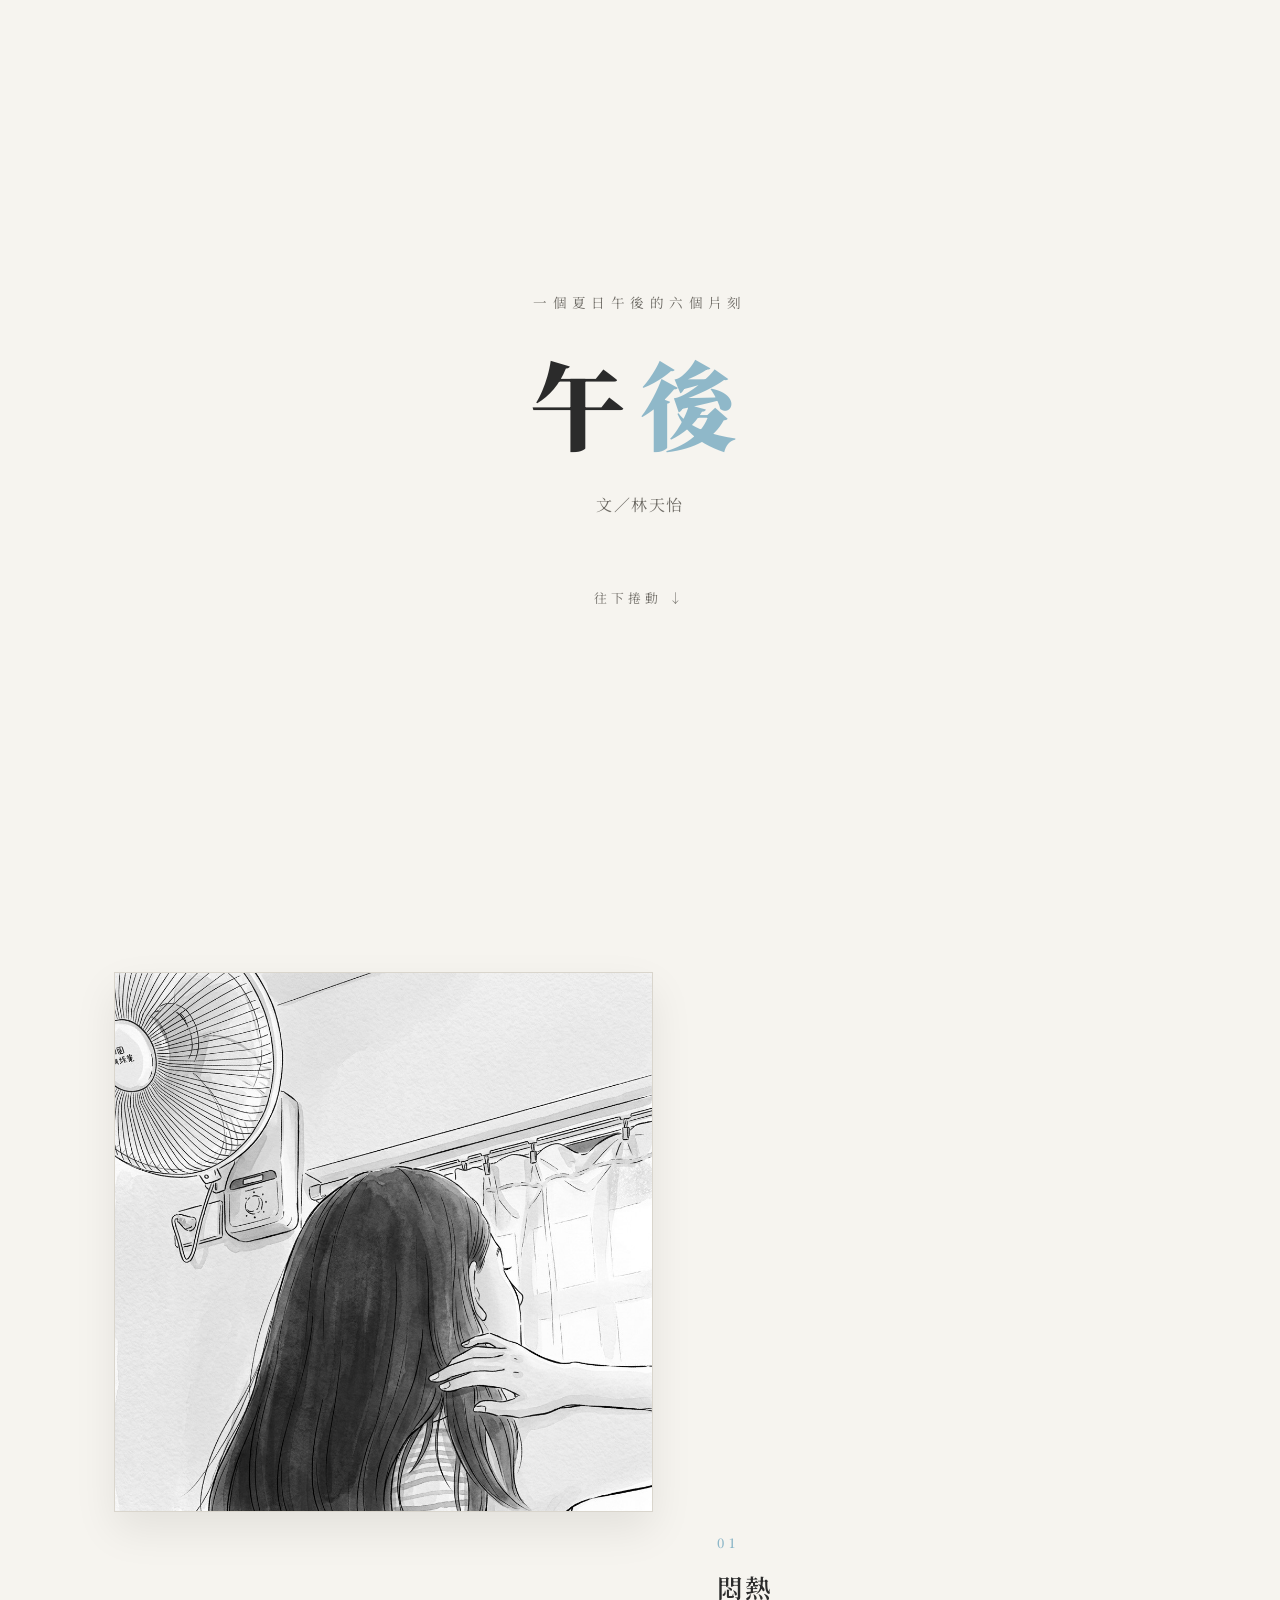
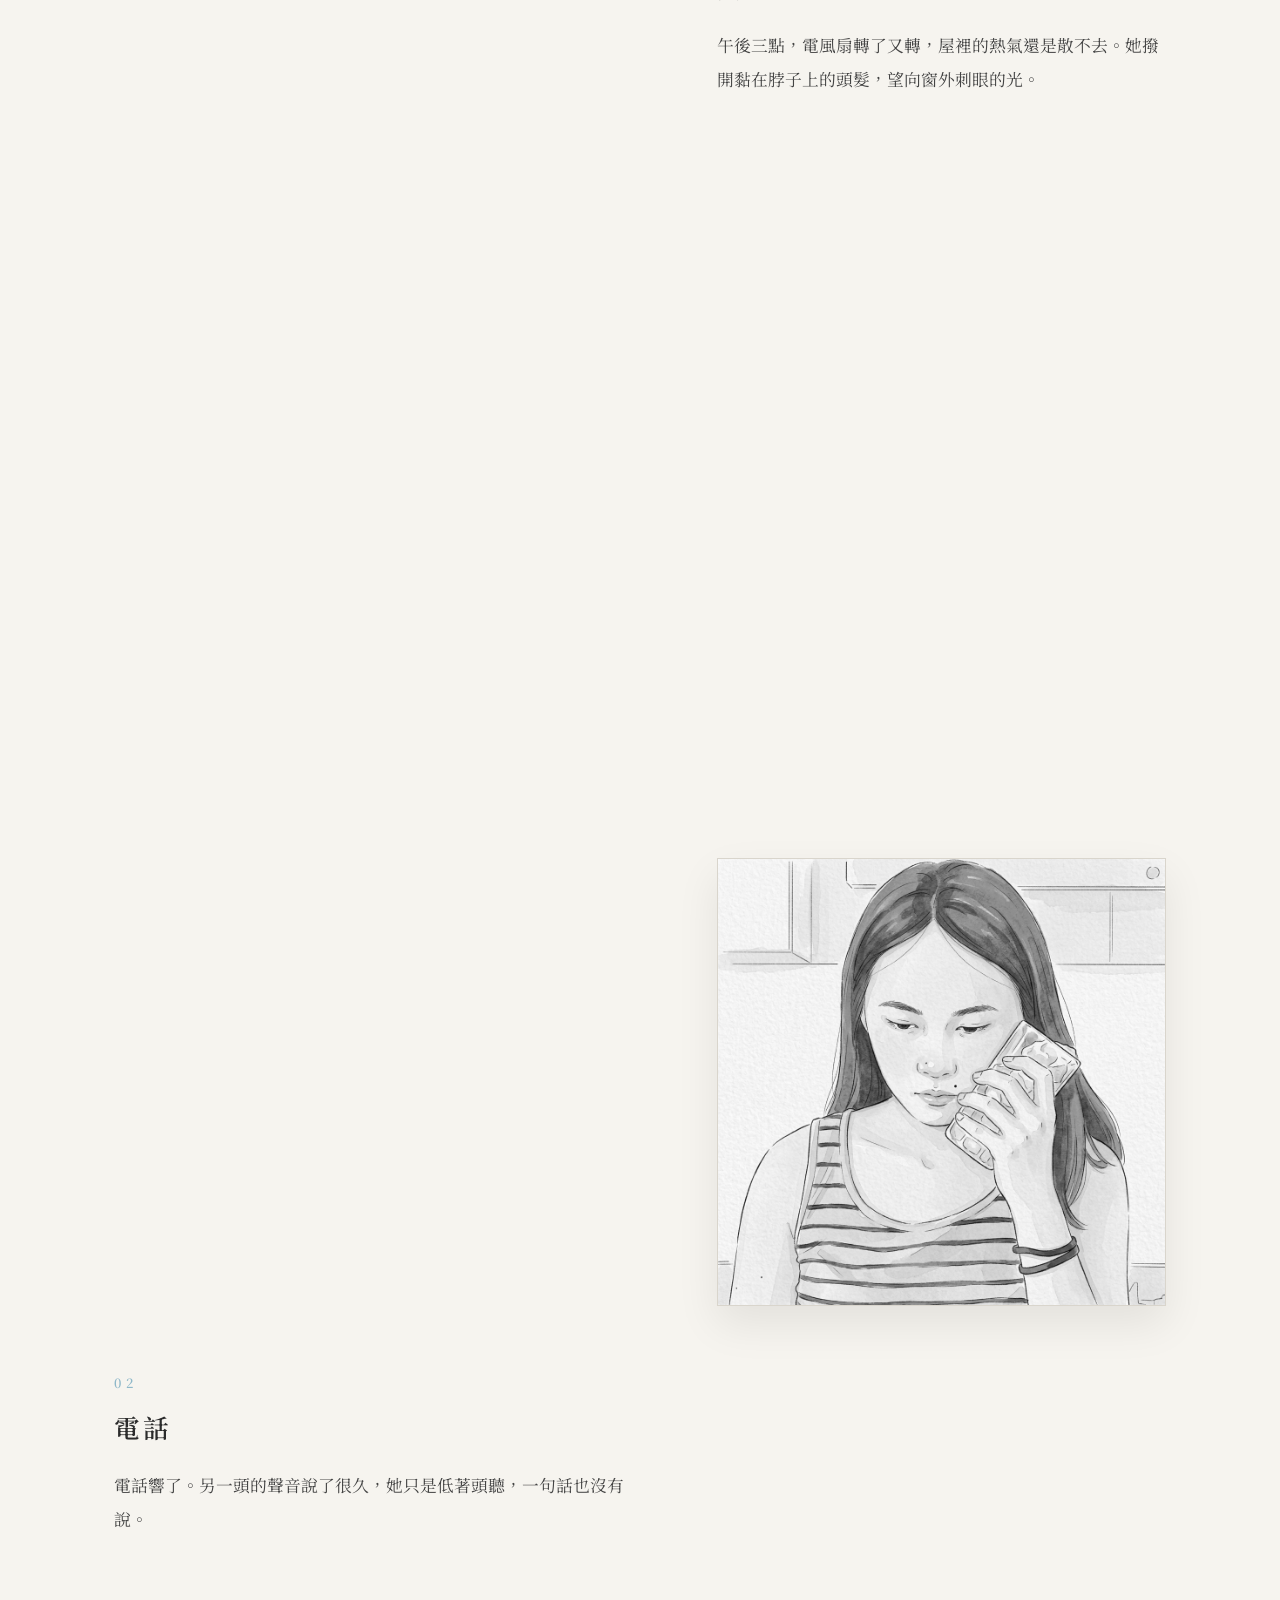
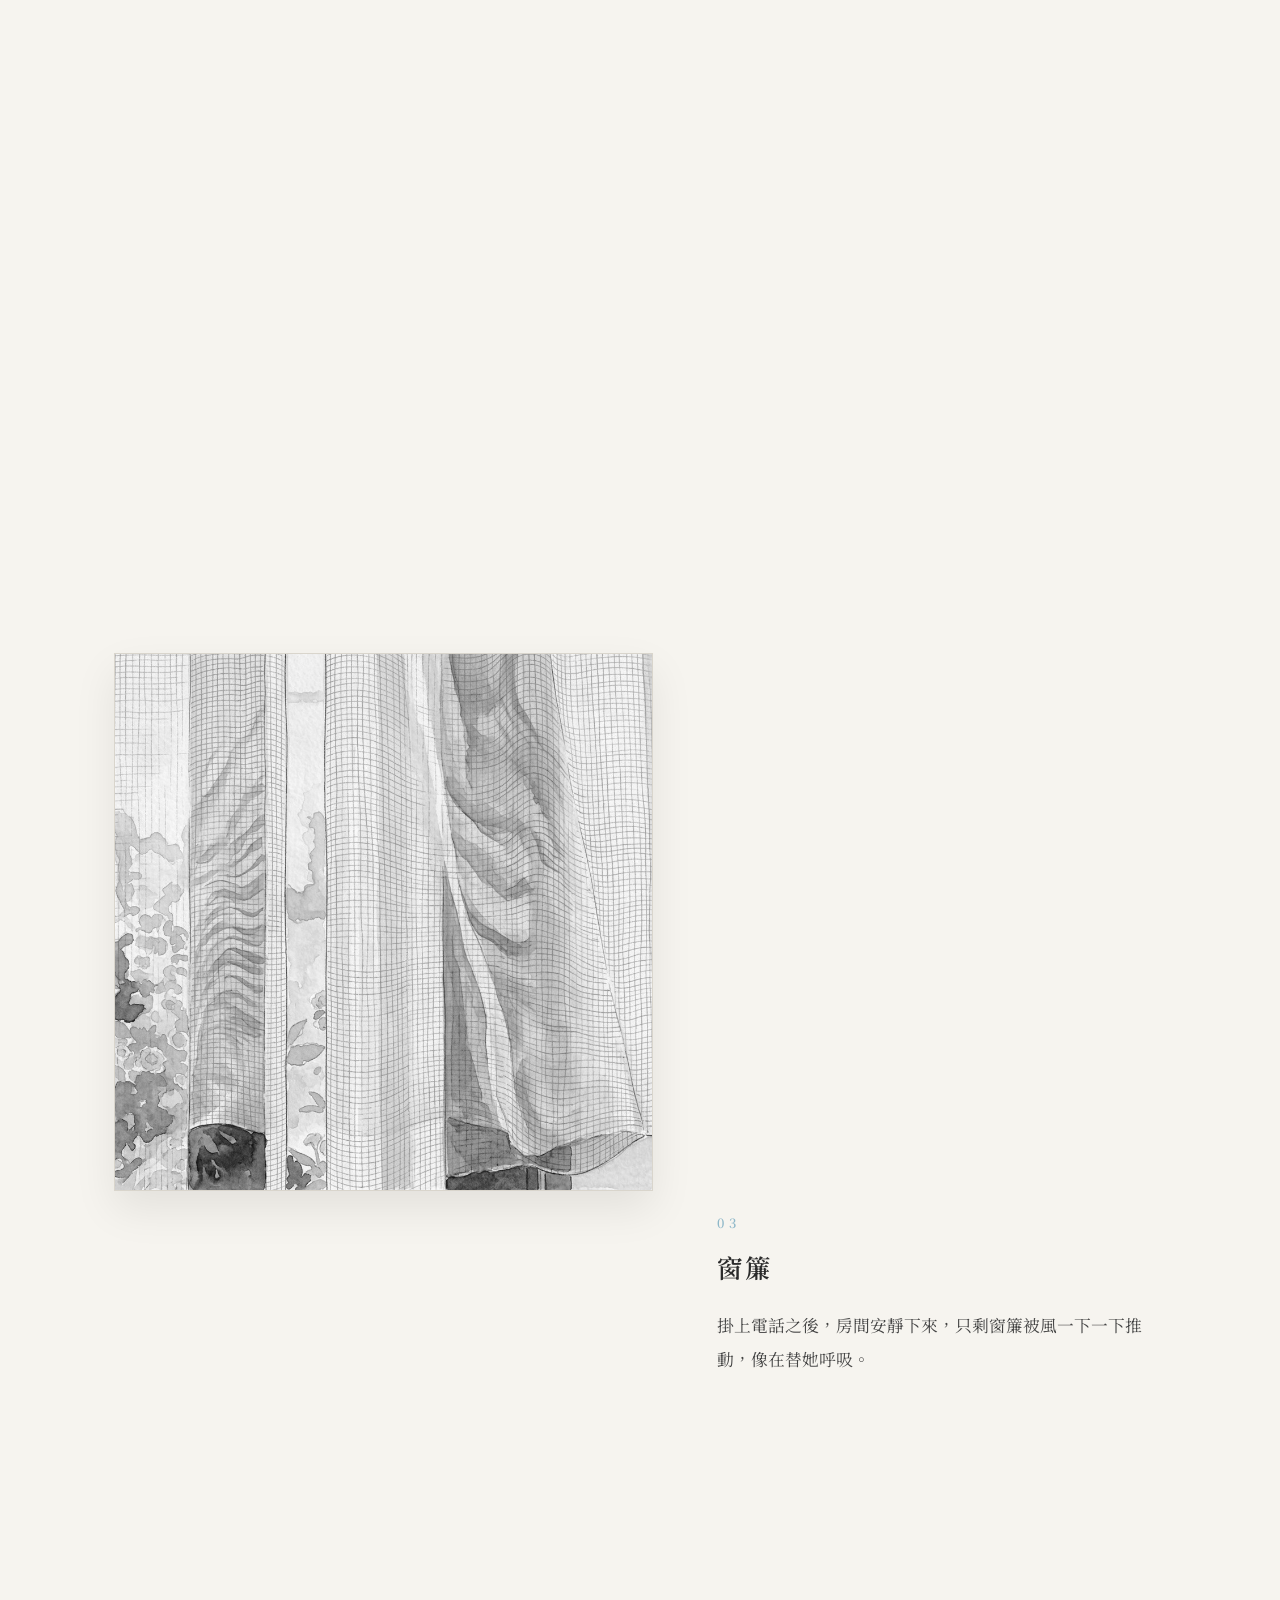
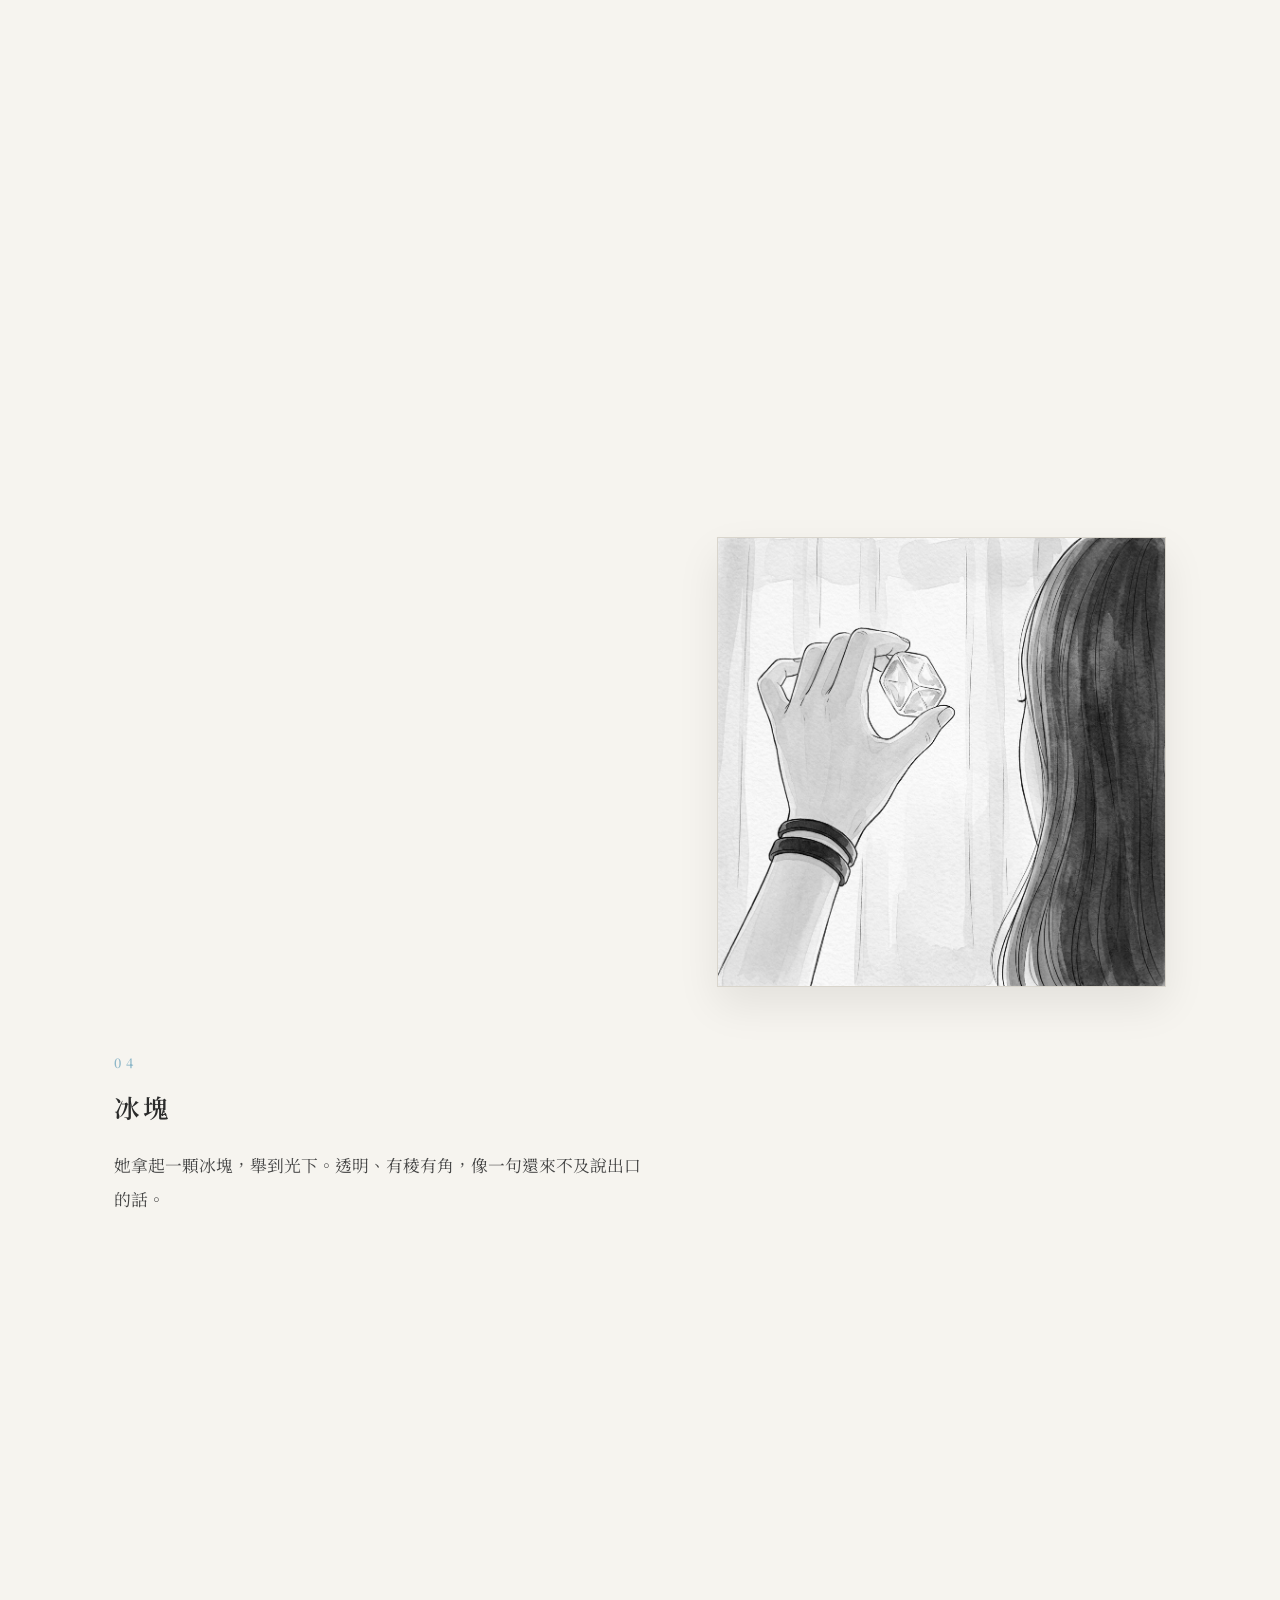
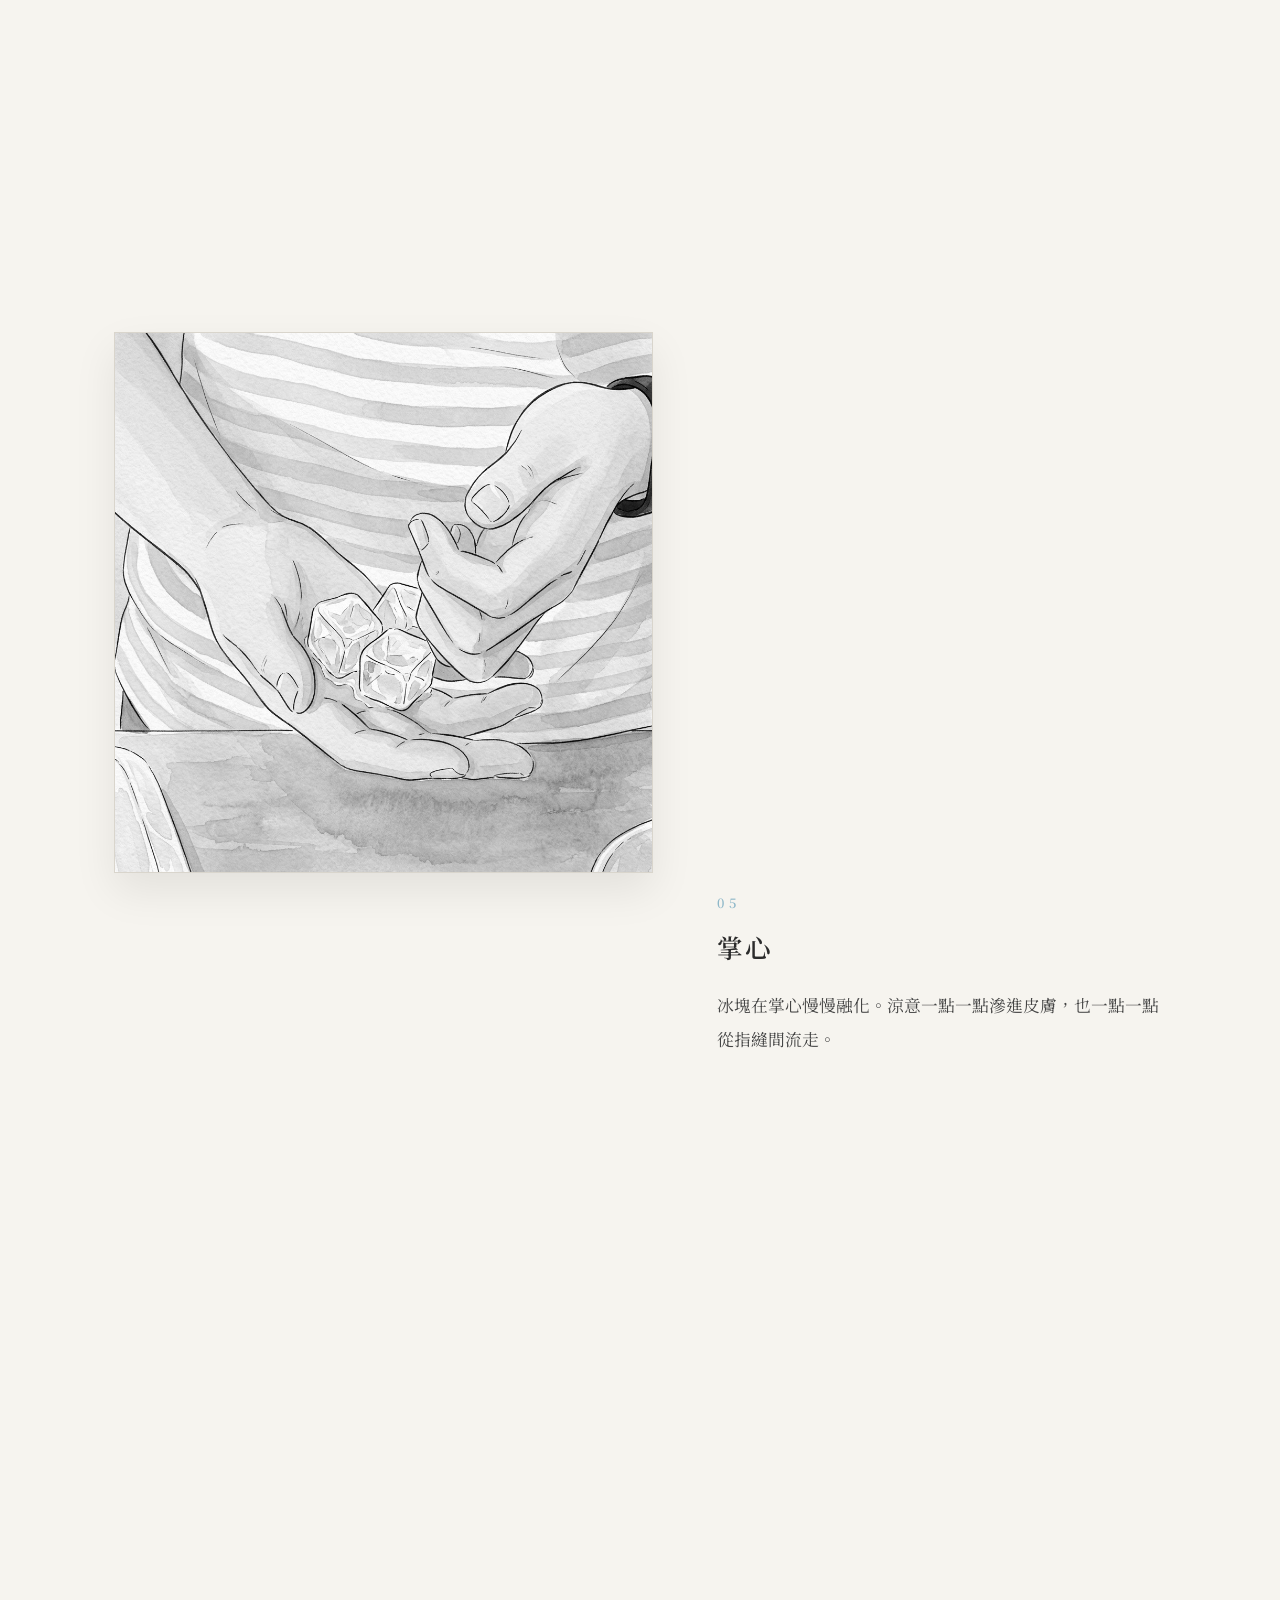
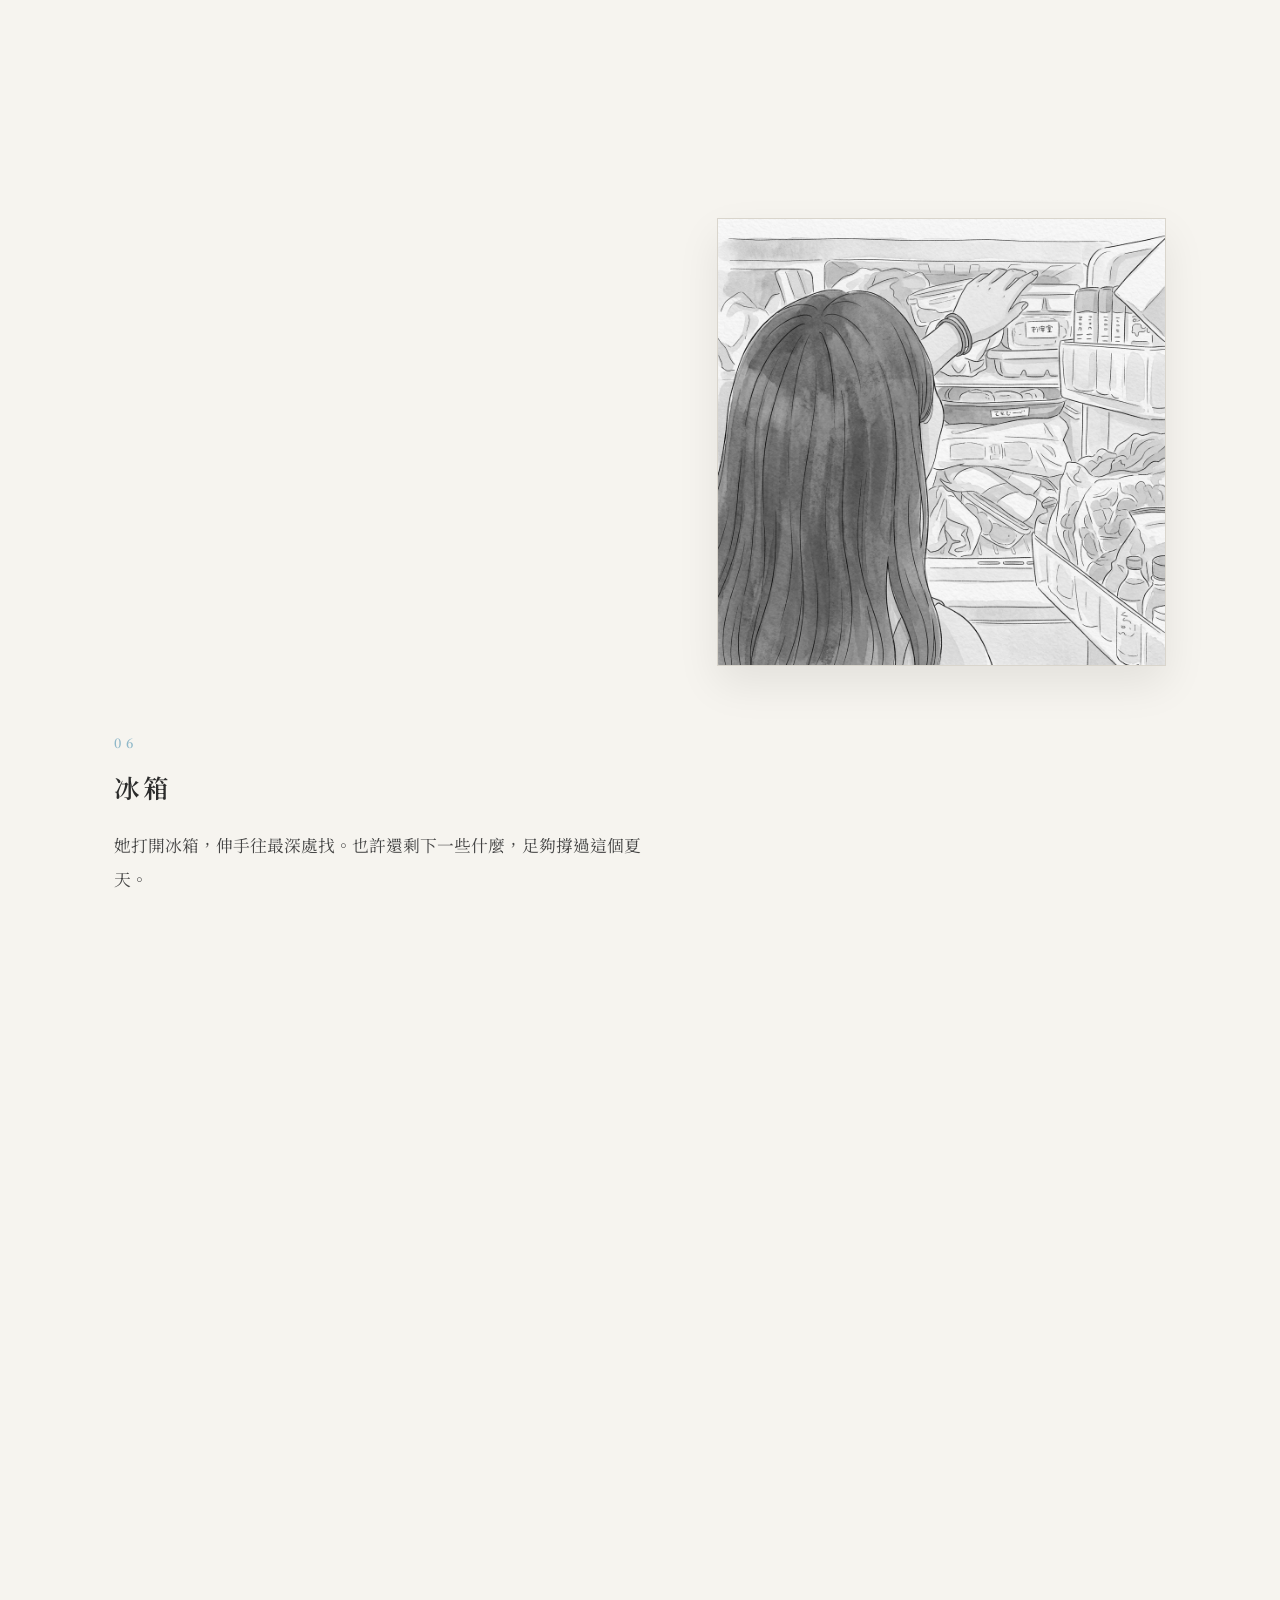
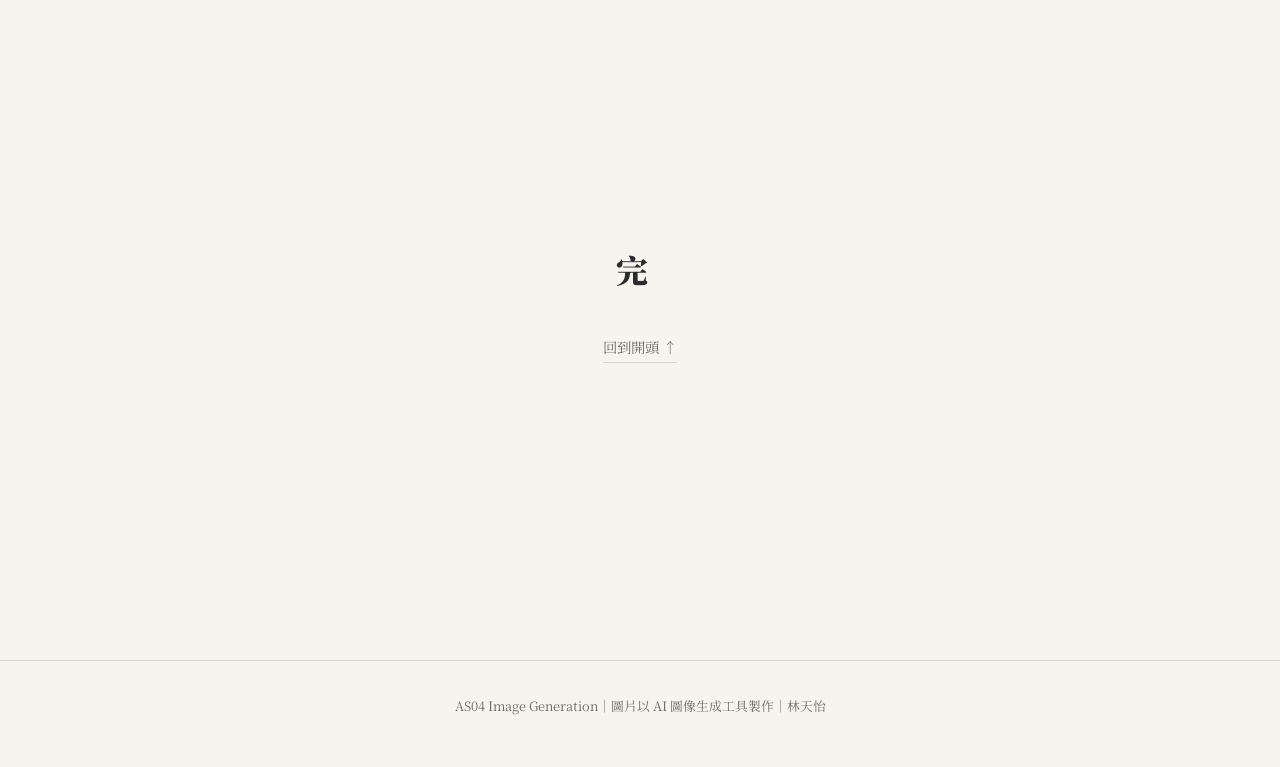
==== as04/index.html @ dc571309 "Add files via upload" ====
<!DOCTYPE html>
<html lang="zh-Hant">
<head>
  <meta charset="UTF-8">
  <meta name="viewport" content="width=device-width, initial-scale=1.0">
  <title>午後</title>
  <link rel="preconnect" href="https://fonts.googleapis.com">
  <link rel="preconnect" href="https://fonts.gstatic.com" crossorigin>
  <link href="https://fonts.googleapis.com/css2?family=Noto+Serif+TC:wght@400;600;900&display=swap" rel="stylesheet">
  <style>
    :root {
      --paper: #f6f4ef;
      --ink: #2b2b2b;
      --soft: #6f6c66;
      --line: #d9d5cc;
      --ice: #8fb8c9;
    }
    * { box-sizing: border-box; margin: 0; padding: 0; }
    html { scroll-behavior: smooth; }
    body {
      background: var(--paper);
      color: var(--ink);
      font-family: "Noto Serif TC", serif;
      line-height: 2;
    }

    /* ---------- 封面 ---------- */
    .cover {
      min-height: 100vh;
      display: flex;
      flex-direction: column;
      justify-content: center;
      align-items: center;
      text-align: center;
      padding: 24px;
    }
    .cover .eyebrow {
      font-size: 0.85rem;
      letter-spacing: 0.4em;
      color: var(--soft);
      margin-bottom: 1.5rem;
    }
    .cover h1 {
      font-size: clamp(3rem, 10vw, 6rem);
      font-weight: 900;
      letter-spacing: 0.15em;
      line-height: 1.3;
    }
    .cover h1 .drop { color: var(--ice); }
    .cover .sub {
      margin-top: 1.5rem;
      color: var(--soft);
      letter-spacing: 0.1em;
    }
    .cover .hint {
      margin-top: 4rem;
      font-size: 0.8rem;
      color: var(--soft);
      letter-spacing: 0.3em;
      animation: float 2.4s ease-in-out infinite;
    }
    @keyframes float {
      0%, 100% { transform: translateY(0); opacity: .5; }
      50% { transform: translateY(8px); opacity: 1; }
    }

    /* ---------- 進度條（固定在上方） ---------- */
    .progress {
      position: fixed;
      top: 0; left: 0;
      height: 3px;
      width: 0;
      background: var(--ice);
      z-index: 10;
    }

    /* ---------- 每一幕 ---------- */
    .scene {
      min-height: 160vh;
      max-width: 1100px;
      margin: 0 auto;
      padding: 0 24px;
      display: grid;
      grid-template-columns: 1.2fr 1fr;
      gap: 64px;
      align-items: start;
    }
    .scene:nth-of-type(even) .frame { order: 2; }
    .frame {
      position: sticky;          /* 圖片捲動時固定住 */
      top: 12vh;
      height: 76vh;
      display: flex;
      align-items: center;
    }
    .frame img {
      width: 100%;
      max-height: 76vh;
      object-fit: contain;
      border: 1px solid var(--line);
      box-shadow: 0 18px 40px rgba(0,0,0,.08);
      background: #fff;
    }
    .text {
      padding-top: 70vh;
      padding-bottom: 30vh;
    }
    .text .num {
      font-size: 0.8rem;
      letter-spacing: 0.4em;
      color: var(--ice);
      font-weight: 600;
    }
    .text h2 {
      font-size: 1.6rem;
      font-weight: 600;
      margin: 0.4rem 0 1rem;
      letter-spacing: 0.1em;
    }
    .text p {
      font-size: 1.05rem;
      color: #444;
    }

    /* 淡入效果 */
    .reveal {
      opacity: 0;
      transform: translateY(30px);
      transition: opacity 1s ease, transform 1s ease;
    }
    .reveal.show { opacity: 1; transform: none; }

    /* ---------- 結尾 ---------- */
    .ending {
      min-height: 80vh;
      display: flex;
      flex-direction: column;
      justify-content: center;
      align-items: center;
      text-align: center;
      padding: 24px;
    }
    .ending .end {
      font-size: 2rem;
      font-weight: 900;
      letter-spacing: 0.5em;
      margin-bottom: 2rem;
    }
    .ending .back {
      color: var(--soft);
      text-decoration: none;
      border-bottom: 1px solid var(--line);
      font-size: 0.9rem;
    }
    footer {
      text-align: center;
      font-size: 0.8rem;
      color: var(--soft);
      padding: 32px 24px 48px;
      border-top: 1px solid var(--line);
    }

    /* ---------- 手機版 ---------- */
    @media (max-width: 760px) {
      .scene {
        display: block;
        min-height: auto;
        padding: 0 16px;
      }
      .frame {
        position: sticky;
        top: 8vh;
        height: auto;
      }
      .frame img { max-height: 60vh; }
      .text {
        position: relative;
        padding: 0;
        margin: 40vh 0 50vh;
        background: rgba(246,244,239,.94);
        border: 1px solid var(--line);
        padding: 20px;
      }
    }
  </style>
</head>
<body>

  <div class="progress" id="progress"></div>

  <header class="cover">
    <p class="eyebrow">一個夏日午後的六個片刻</p>
    <h1>午<span class="drop">後</span></h1>
    <p class="sub">文／林天怡</p>
    <p class="hint">往下捲動 ↓</p>
  </header>

  <main>
    <section class="scene">
      <div class="frame"><img src="images/01.jpg" alt="電風扇吹著，長髮女生站在窗邊撥開頭髮"></div>
      <div class="text reveal">
        <p class="num">01</p>
        <h2>悶熱</h2>
        <p>午後三點，電風扇轉了又轉，屋裡的熱氣還是散不去。她撥開黏在脖子上的頭髮，望向窗外刺眼的光。</p>
      </div>
    </section>

    <section class="scene">
      <div class="frame"><img src="images/02.jpg" alt="女生低著頭講電話"></div>
      <div class="text reveal">
        <p class="num">02</p>
        <h2>電話</h2>
        <p>電話響了。另一頭的聲音說了很久，她只是低著頭聽，一句話也沒有說。</p>
      </div>
    </section>

    <section class="scene">
      <div class="frame"><img src="images/03.jpg" alt="被風輕輕吹動的窗簾"></div>
      <div class="text reveal">
        <p class="num">03</p>
        <h2>窗簾</h2>
        <p>掛上電話之後，房間安靜下來，只剩窗簾被風一下一下推動，像在替她呼吸。</p>
      </div>
    </section>

    <section class="scene">
      <div class="frame"><img src="images/04.jpg" alt="女生把一顆冰塊舉到光下看"></div>
      <div class="text reveal">
        <p class="num">04</p>
        <h2>冰塊</h2>
        <p>她拿起一顆冰塊，舉到光下。透明、有稜有角，像一句還來不及說出口的話。</p>
      </div>
    </section>

    <section class="scene">
      <div class="frame"><img src="images/05.jpg" alt="手掌心捧著幾顆冰塊"></div>
      <div class="text reveal">
        <p class="num">05</p>
        <h2>掌心</h2>
        <p>冰塊在掌心慢慢融化。涼意一點一點滲進皮膚，也一點一點從指縫間流走。</p>
      </div>
    </section>

    <section class="scene">
      <div class="frame"><img src="images/06.jpg" alt="女生打開冰箱往裡面找東西"></div>
      <div class="text reveal">
        <p class="num">06</p>
        <h2>冰箱</h2>
        <p>她打開冰箱，伸手往最深處找。也許還剩下一些什麼，足夠撐過這個夏天。</p>
      </div>
    </section>
  </main>

  <section class="ending">
    <p class="end reveal">完</p>
    <a class="back" href="#">回到開頭 ↑</a>
  </section>

  <footer>
    AS04 Image Generation｜圖片以 AI 圖像生成工具製作｜林天怡
  </footer>

  <script>
    // 文字捲動到畫面中時淡入
    const io = new IntersectionObserver(entries => {
      entries.forEach(e => { if (e.isIntersecting) e.target.classList.add('show'); });
    }, { threshold: 0.3 });
    document.querySelectorAll('.reveal').forEach(el => io.observe(el));

    // 上方閱讀進度條
    const bar = document.getElementById('progress');
    window.addEventListener('scroll', () => {
      const max = document.documentElement.scrollHeight - innerHeight;
      bar.style.width = (scrollY / max * 100) + '%';
    });
  </script>
</body>
</html>
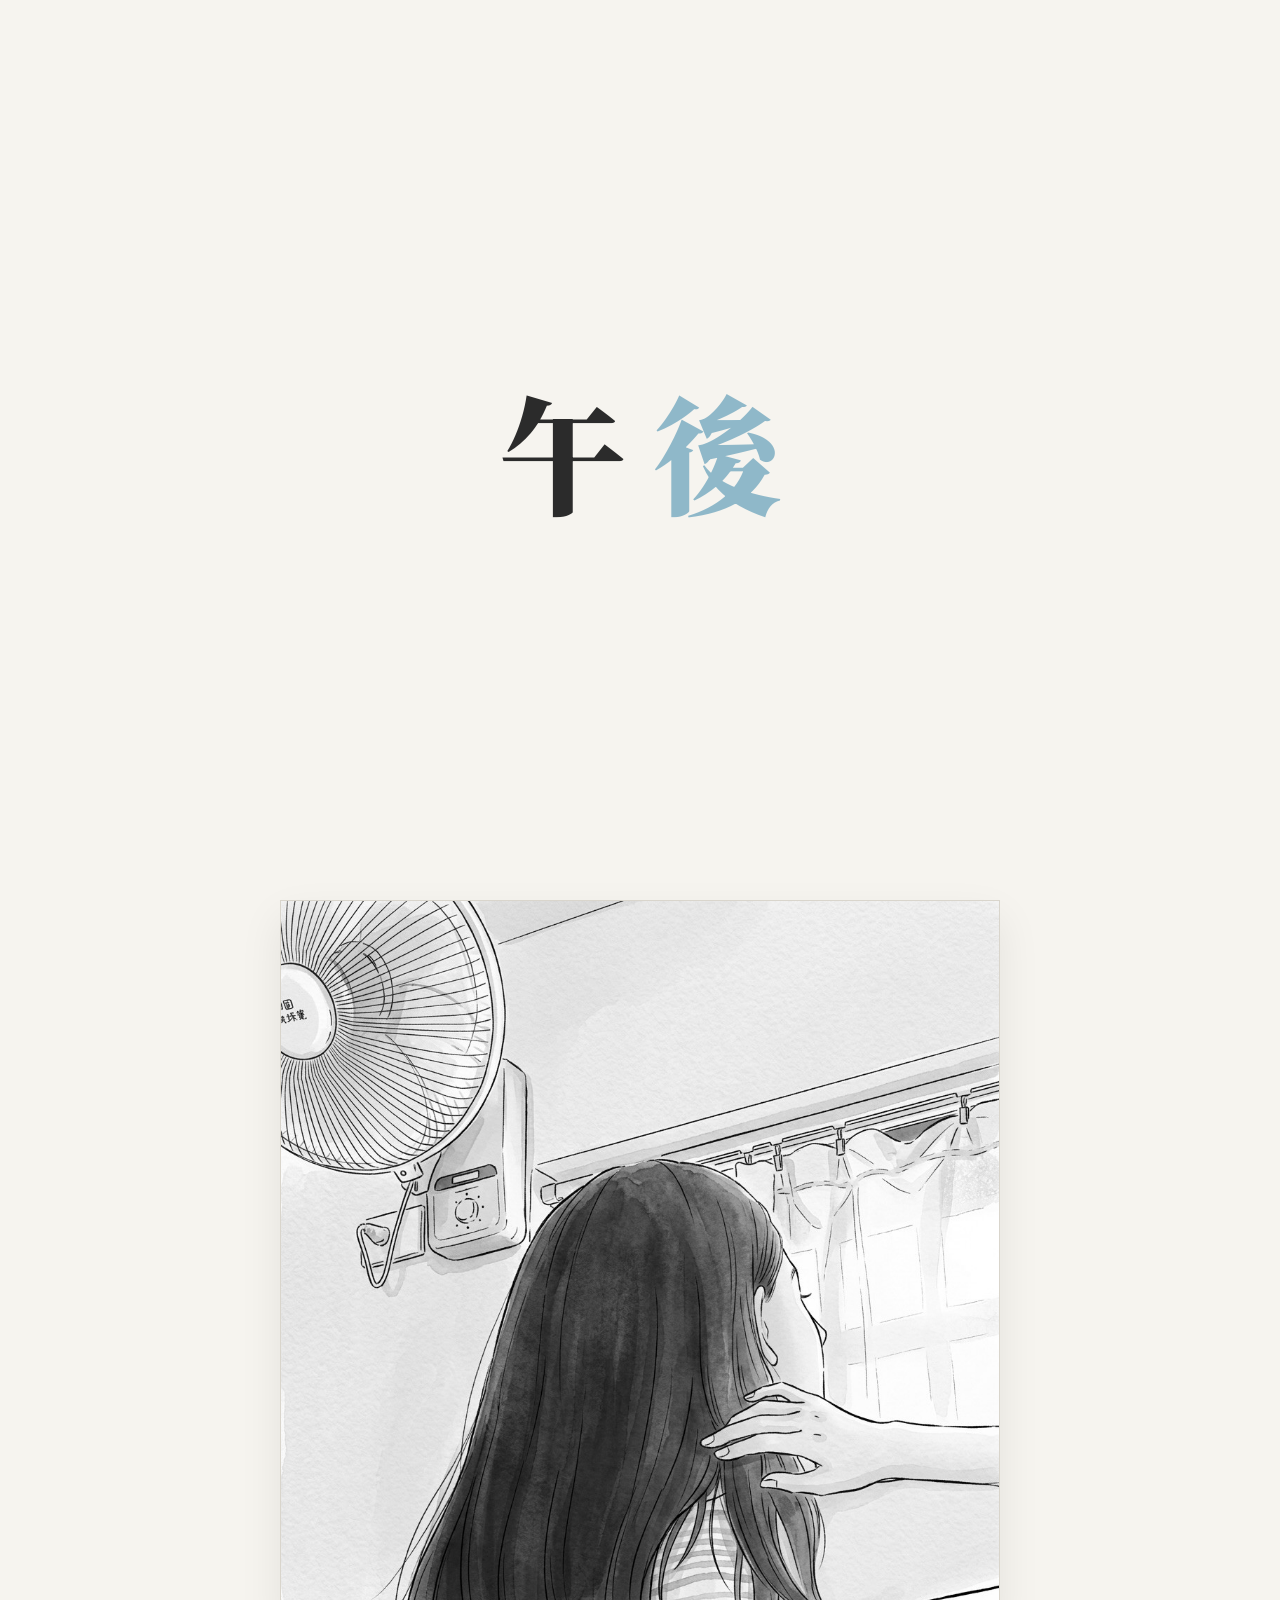
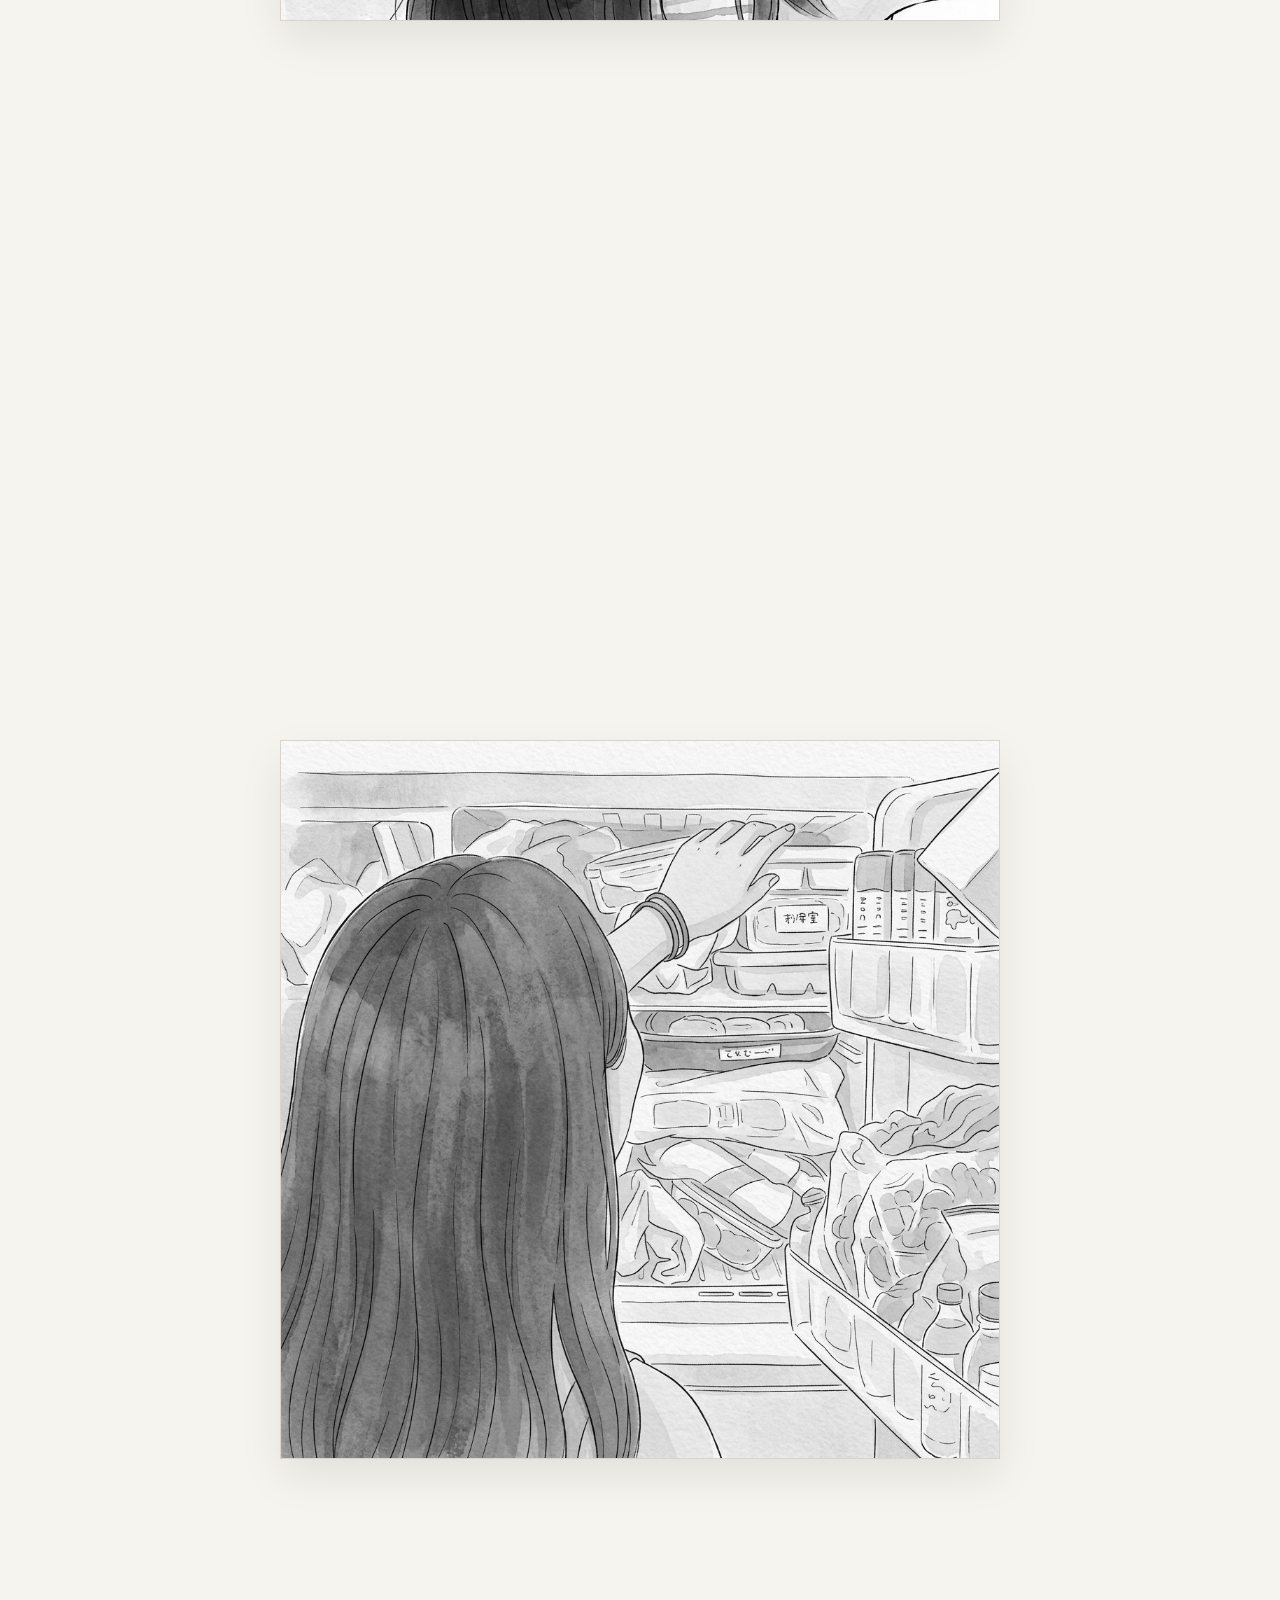
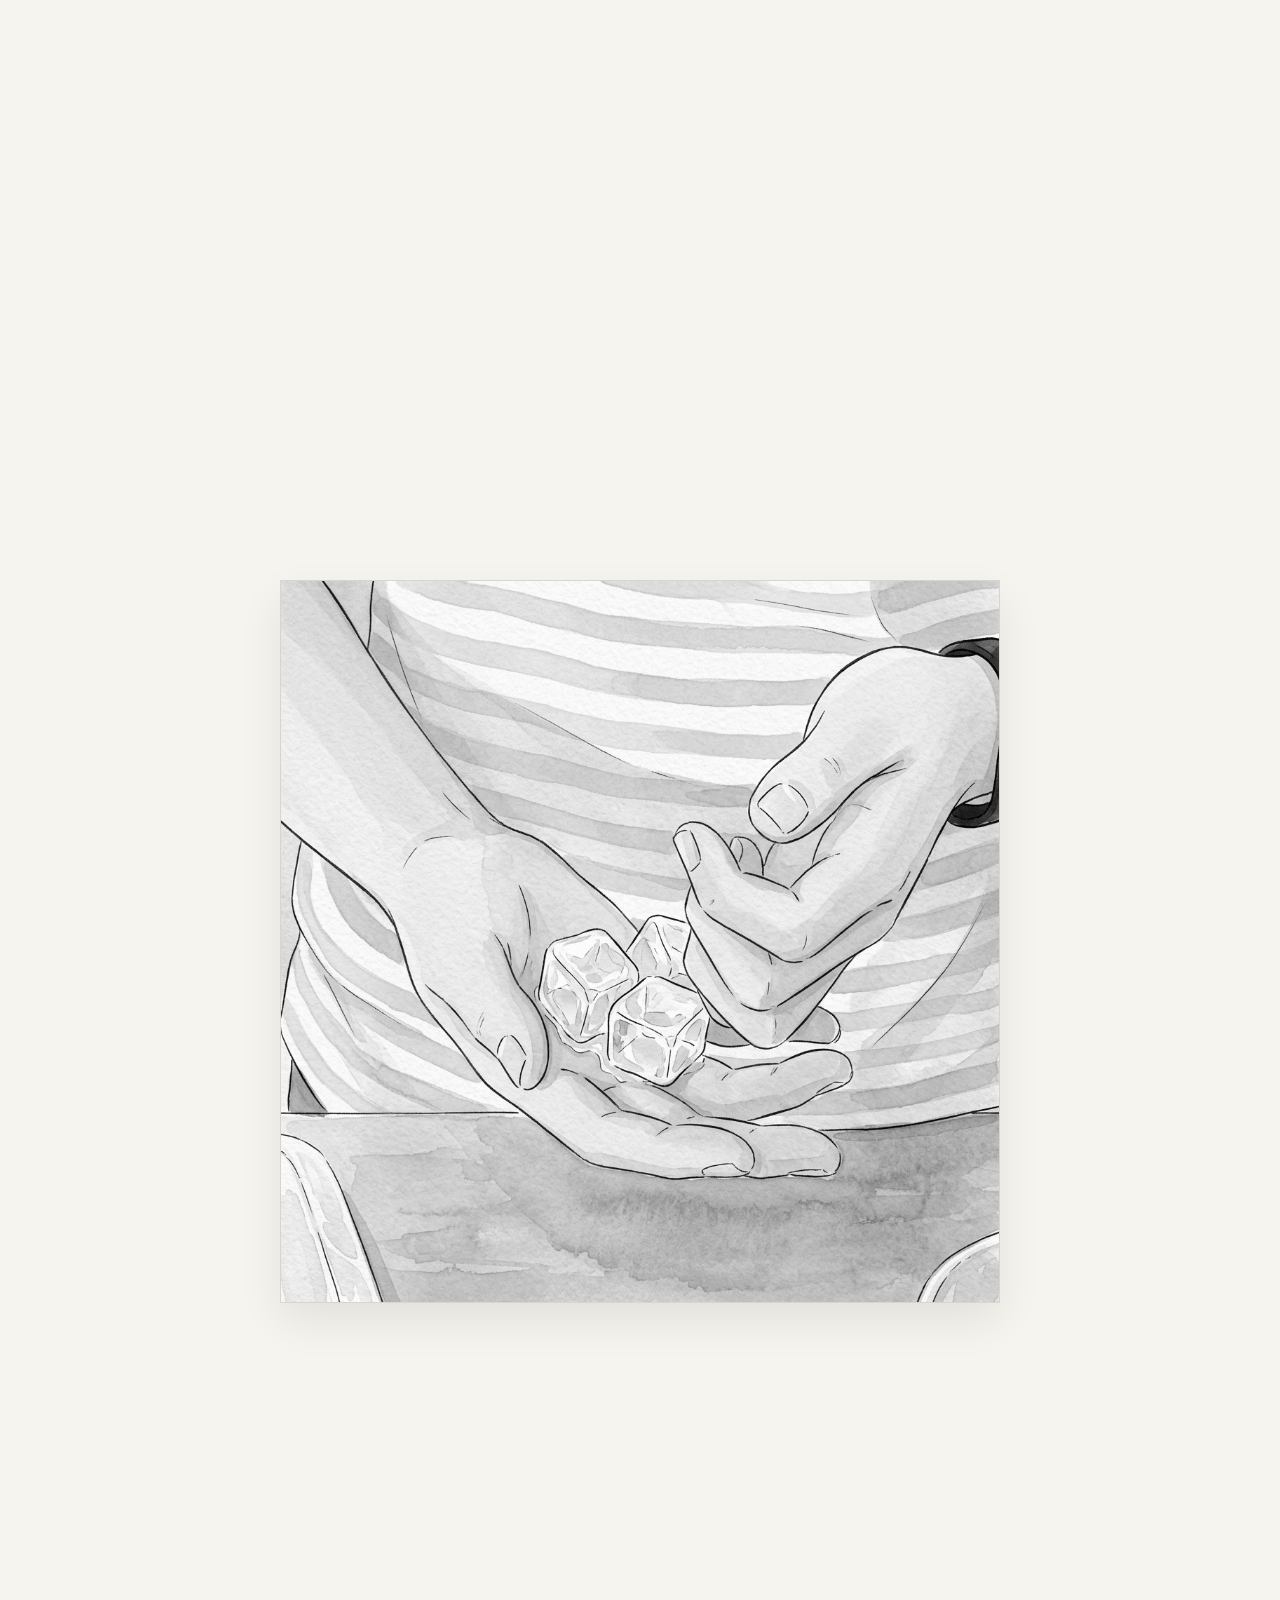
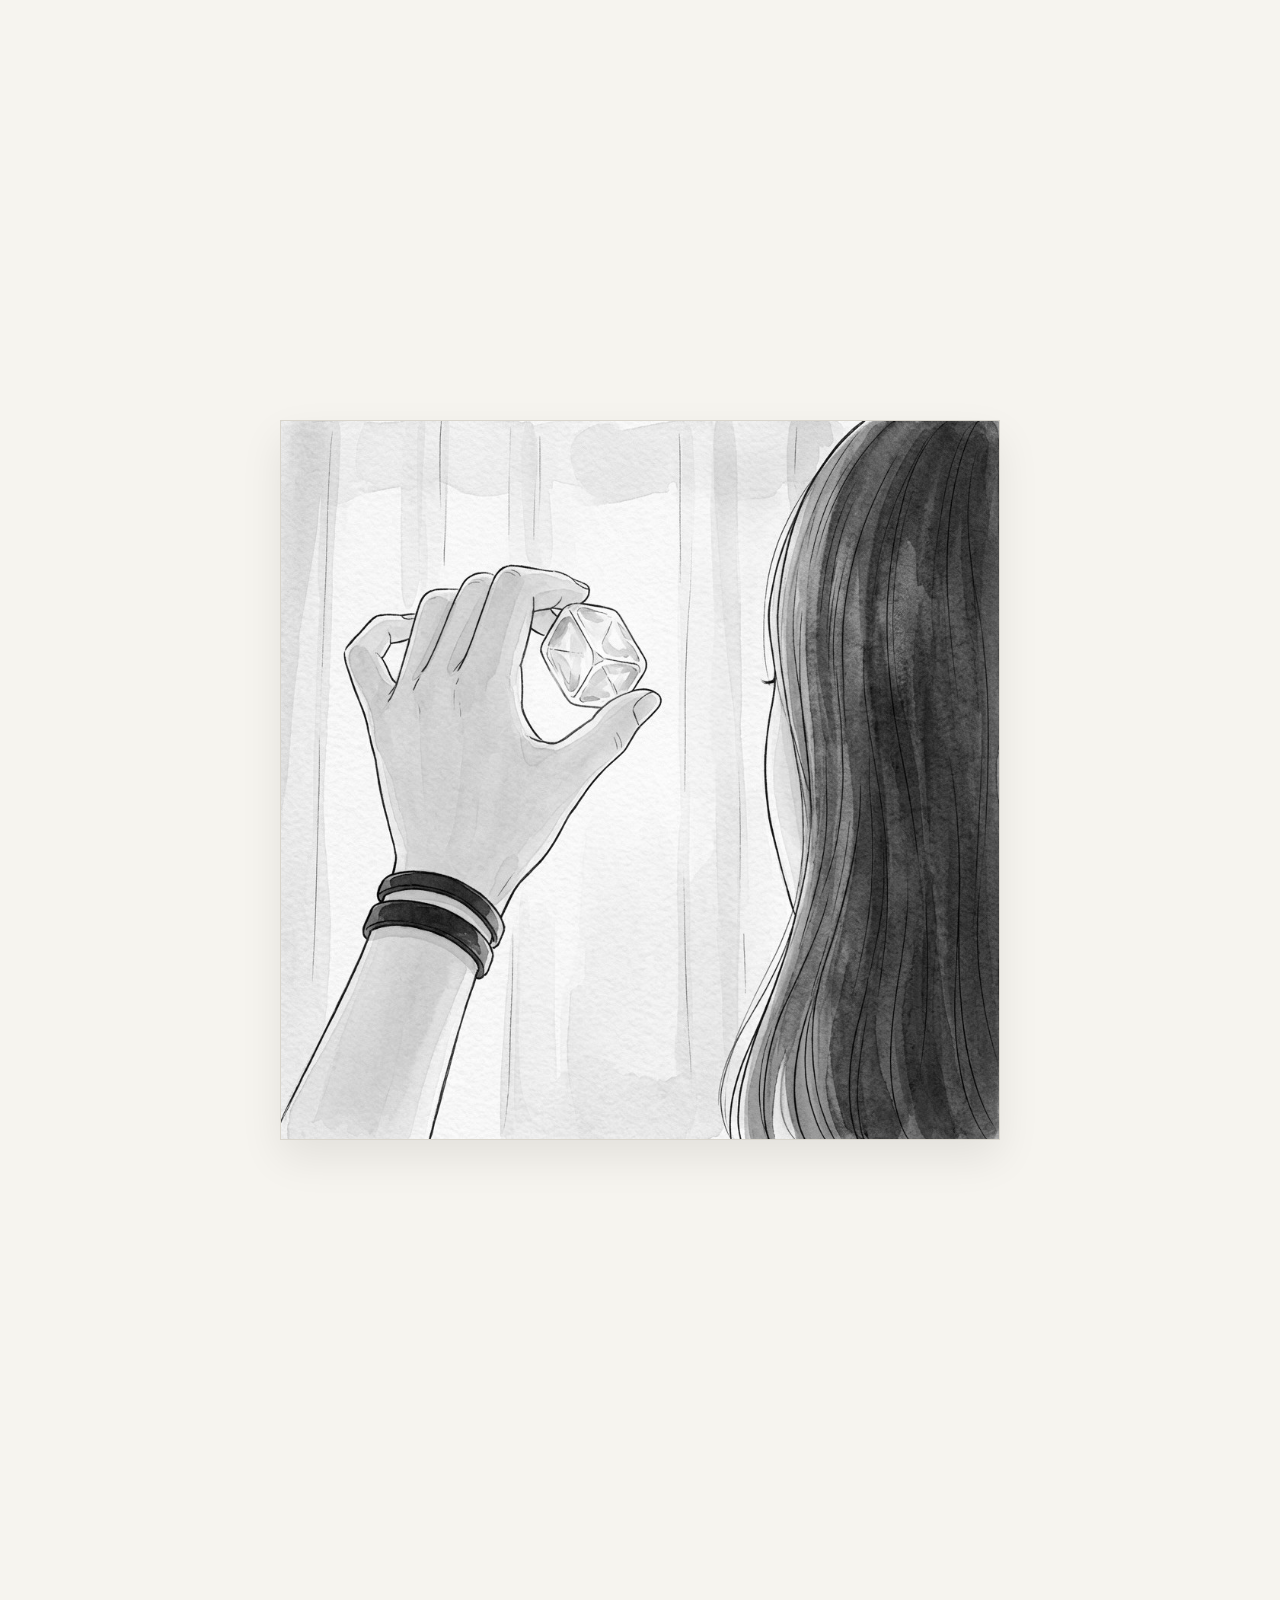
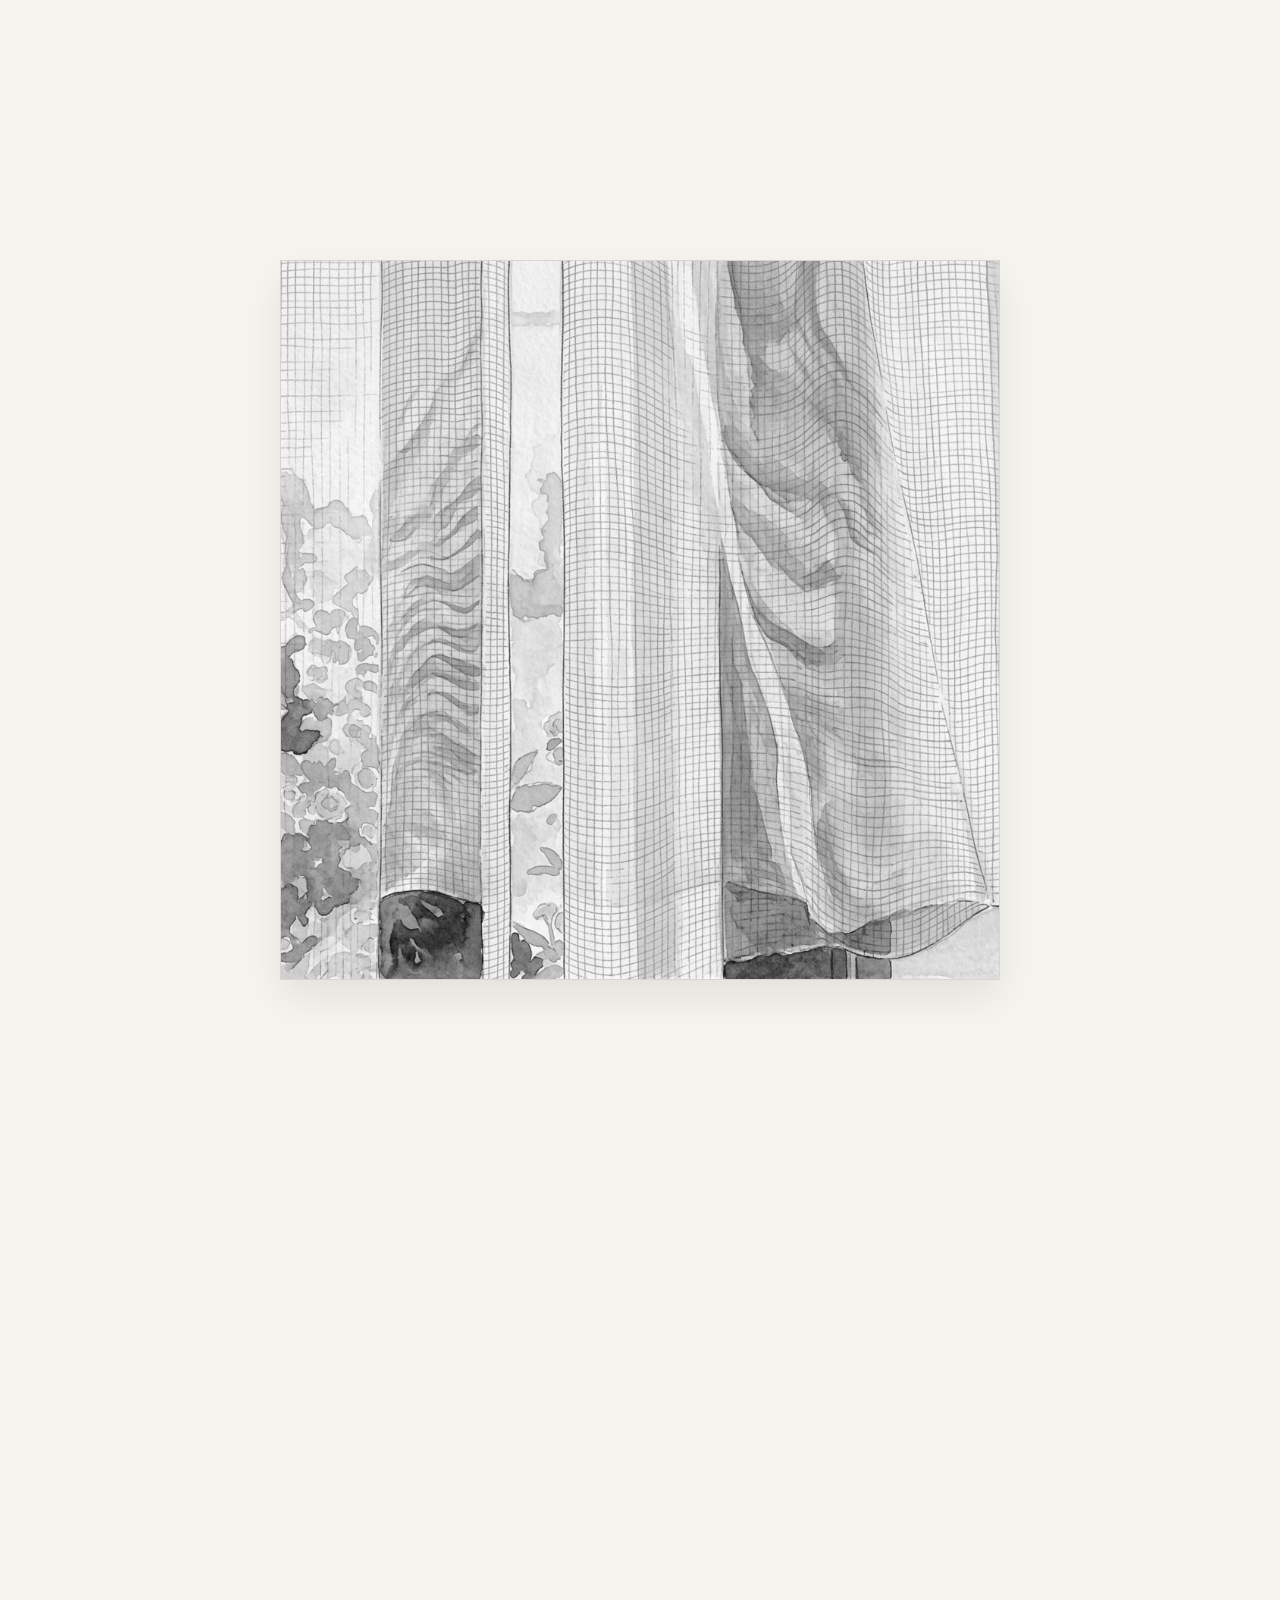
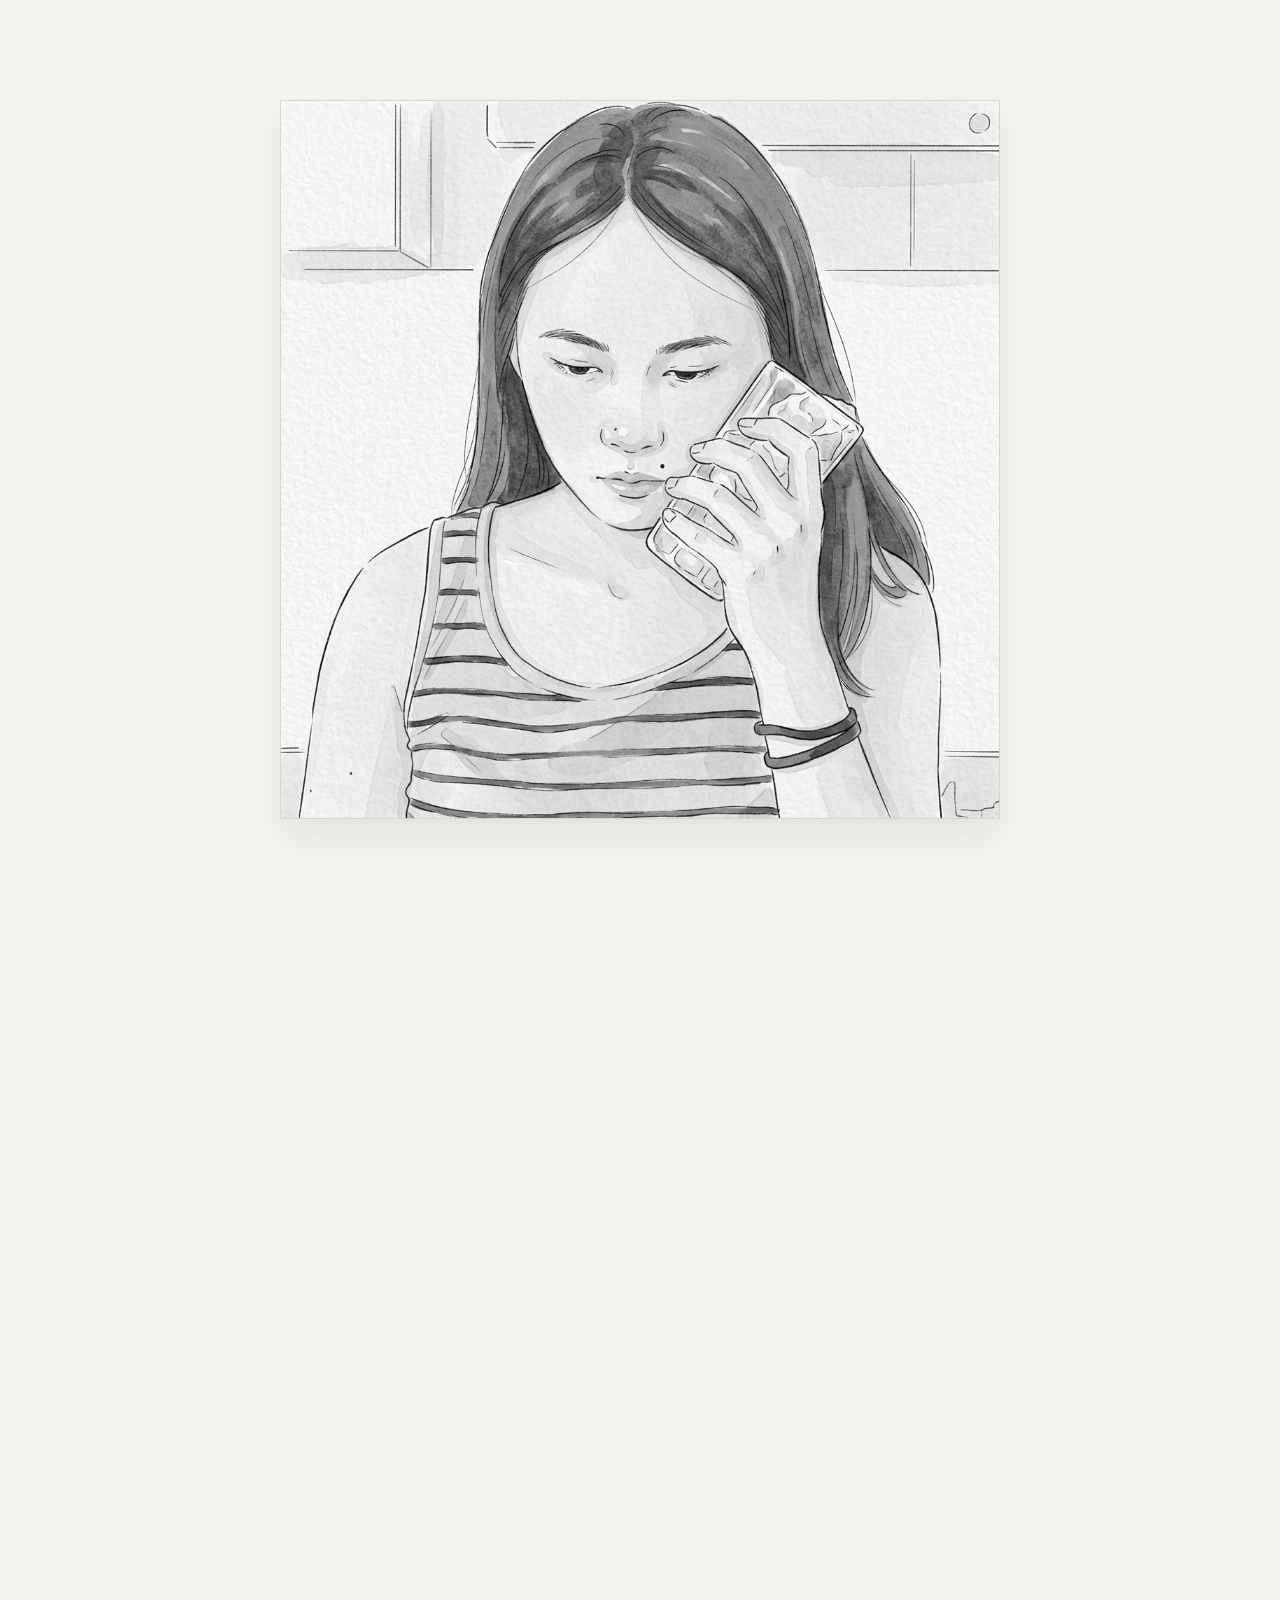
==== commit de9c16e7: "Add files via upload" ====
--- a/as04/index.html
+++ b/as04/index.html
@@ -6,65 +6,22 @@
   <title>午後</title>
   <link rel="preconnect" href="https://fonts.googleapis.com">
   <link rel="preconnect" href="https://fonts.gstatic.com" crossorigin>
-  <link href="https://fonts.googleapis.com/css2?family=Noto+Serif+TC:wght@400;600;900&display=swap" rel="stylesheet">
+  <link href="https://fonts.googleapis.com/css2?family=Noto+Serif+TC:wght@900&display=swap" rel="stylesheet">
   <style>
     :root {
       --paper: #f6f4ef;
       --ink: #2b2b2b;
-      --soft: #6f6c66;
       --line: #d9d5cc;
       --ice: #8fb8c9;
     }
     * { box-sizing: border-box; margin: 0; padding: 0; }
-    html { scroll-behavior: smooth; }
     body {
       background: var(--paper);
       color: var(--ink);
       font-family: "Noto Serif TC", serif;
-      line-height: 2;
     }
 
-    /* ---------- 封面 ---------- */
-    .cover {
-      min-height: 100vh;
-      display: flex;
-      flex-direction: column;
-      justify-content: center;
-      align-items: center;
-      text-align: center;
-      padding: 24px;
-    }
-    .cover .eyebrow {
-      font-size: 0.85rem;
-      letter-spacing: 0.4em;
-      color: var(--soft);
-      margin-bottom: 1.5rem;
-    }
-    .cover h1 {
-      font-size: clamp(3rem, 10vw, 6rem);
-      font-weight: 900;
-      letter-spacing: 0.15em;
-      line-height: 1.3;
-    }
-    .cover h1 .drop { color: var(--ice); }
-    .cover .sub {
-      margin-top: 1.5rem;
-      color: var(--soft);
-      letter-spacing: 0.1em;
-    }
-    .cover .hint {
-      margin-top: 4rem;
-      font-size: 0.8rem;
-      color: var(--soft);
-      letter-spacing: 0.3em;
-      animation: float 2.4s ease-in-out infinite;
-    }
-    @keyframes float {
-      0%, 100% { transform: translateY(0); opacity: .5; }
-      50% { transform: translateY(8px); opacity: 1; }
-    }
-
-    /* ---------- 進度條（固定在上方） ---------- */
+    /* 上方閱讀進度條 */
     .progress {
       position: fixed;
       top: 0; left: 0;
@@ -74,114 +31,41 @@
       z-index: 10;
     }
 
-    /* ---------- 每一幕 ---------- */
-    .scene {
-      min-height: 160vh;
-      max-width: 1100px;
-      margin: 0 auto;
-      padding: 0 24px;
-      display: grid;
-      grid-template-columns: 1.2fr 1fr;
-      gap: 64px;
-      align-items: start;
-    }
-    .scene:nth-of-type(even) .frame { order: 2; }
-    .frame {
-      position: sticky;          /* 圖片捲動時固定住 */
-      top: 12vh;
-      height: 76vh;
+    /* 封面：只有標題 */
+    .cover {
+      height: 100vh;
       display: flex;
+      justify-content: center;
       align-items: center;
     }
-    .frame img {
-      width: 100%;
-      max-height: 76vh;
-      object-fit: contain;
+    .cover h1 {
+      font-size: clamp(4rem, 14vw, 8rem);
+      font-weight: 900;
+      letter-spacing: 0.2em;
+      padding-left: 0.2em;
+    }
+    .cover h1 span { color: var(--ice); }
+
+    /* 每一幕：一張圖，置中 */
+    .scene {
+      height: 160vh;
+      padding: 0 16px;
+    }
+    .scene img {
+      position: sticky;          /* 捲動時圖片固定在畫面中間 */
+      top: calc((100vh - min(80vh, 100vw - 32px)) / 2);
+      display: block;
+      width: min(80vh, 100%);
+      margin: 0 auto;
       border: 1px solid var(--line);
       box-shadow: 0 18px 40px rgba(0,0,0,.08);
       background: #fff;
+      opacity: 0;
+      transition: opacity 1.2s ease;
     }
-    .text {
-      padding-top: 70vh;
-      padding-bottom: 30vh;
-    }
-    .text .num {
-      font-size: 0.8rem;
-      letter-spacing: 0.4em;
-      color: var(--ice);
-      font-weight: 600;
-    }
-    .text h2 {
-      font-size: 1.6rem;
-      font-weight: 600;
-      margin: 0.4rem 0 1rem;
-      letter-spacing: 0.1em;
-    }
-    .text p {
-      font-size: 1.05rem;
-      color: #444;
-    }
+    .scene img.show { opacity: 1; }
 
-    /* 淡入效果 */
-    .reveal {
-      opacity: 0;
-      transform: translateY(30px);
-      transition: opacity 1s ease, transform 1s ease;
-    }
-    .reveal.show { opacity: 1; transform: none; }
-
-    /* ---------- 結尾 ---------- */
-    .ending {
-      min-height: 80vh;
-      display: flex;
-      flex-direction: column;
-      justify-content: center;
-      align-items: center;
-      text-align: center;
-      padding: 24px;
-    }
-    .ending .end {
-      font-size: 2rem;
-      font-weight: 900;
-      letter-spacing: 0.5em;
-      margin-bottom: 2rem;
-    }
-    .ending .back {
-      color: var(--soft);
-      text-decoration: none;
-      border-bottom: 1px solid var(--line);
-      font-size: 0.9rem;
-    }
-    footer {
-      text-align: center;
-      font-size: 0.8rem;
-      color: var(--soft);
-      padding: 32px 24px 48px;
-      border-top: 1px solid var(--line);
-    }
-
-    /* ---------- 手機版 ---------- */
-    @media (max-width: 760px) {
-      .scene {
-        display: block;
-        min-height: auto;
-        padding: 0 16px;
-      }
-      .frame {
-        position: sticky;
-        top: 8vh;
-        height: auto;
-      }
-      .frame img { max-height: 60vh; }
-      .text {
-        position: relative;
-        padding: 0;
-        margin: 40vh 0 50vh;
-        background: rgba(246,244,239,.94);
-        border: 1px solid var(--line);
-        padding: 20px;
-      }
-    }
+    .ending { height: 40vh; }
   </style>
 </head>
 <body>
@@ -189,83 +73,26 @@
   <div class="progress" id="progress"></div>
 
   <header class="cover">
-    <p class="eyebrow">一個夏日午後的六個片刻</p>
-    <h1>午<span class="drop">後</span></h1>
-    <p class="sub">文／林天怡</p>
-    <p class="hint">往下捲動 ↓</p>
+    <h1>午<span>後</span></h1>
   </header>
 
   <main>
-    <section class="scene">
-      <div class="frame"><img src="images/01.jpg" alt="電風扇吹著，長髮女生站在窗邊撥開頭髮"></div>
-      <div class="text reveal">
-        <p class="num">01</p>
-        <h2>悶熱</h2>
-        <p>午後三點，電風扇轉了又轉，屋裡的熱氣還是散不去。她撥開黏在脖子上的頭髮，望向窗外刺眼的光。</p>
-      </div>
-    </section>
-
-    <section class="scene">
-      <div class="frame"><img src="images/02.jpg" alt="女生低著頭講電話"></div>
-      <div class="text reveal">
-        <p class="num">02</p>
-        <h2>電話</h2>
-        <p>電話響了。另一頭的聲音說了很久，她只是低著頭聽，一句話也沒有說。</p>
-      </div>
-    </section>
-
-    <section class="scene">
-      <div class="frame"><img src="images/03.jpg" alt="被風輕輕吹動的窗簾"></div>
-      <div class="text reveal">
-        <p class="num">03</p>
-        <h2>窗簾</h2>
-        <p>掛上電話之後，房間安靜下來，只剩窗簾被風一下一下推動，像在替她呼吸。</p>
-      </div>
-    </section>
-
-    <section class="scene">
-      <div class="frame"><img src="images/04.jpg" alt="女生把一顆冰塊舉到光下看"></div>
-      <div class="text reveal">
-        <p class="num">04</p>
-        <h2>冰塊</h2>
-        <p>她拿起一顆冰塊，舉到光下。透明、有稜有角，像一句還來不及說出口的話。</p>
-      </div>
-    </section>
-
-    <section class="scene">
-      <div class="frame"><img src="images/05.jpg" alt="手掌心捧著幾顆冰塊"></div>
-      <div class="text reveal">
-        <p class="num">05</p>
-        <h2>掌心</h2>
-        <p>冰塊在掌心慢慢融化。涼意一點一點滲進皮膚，也一點一點從指縫間流走。</p>
-      </div>
-    </section>
-
-    <section class="scene">
-      <div class="frame"><img src="images/06.jpg" alt="女生打開冰箱往裡面找東西"></div>
-      <div class="text reveal">
-        <p class="num">06</p>
-        <h2>冰箱</h2>
-        <p>她打開冰箱，伸手往最深處找。也許還剩下一些什麼，足夠撐過這個夏天。</p>
-      </div>
-    </section>
+    <section class="scene"><img src="images/01.jpg" alt="電風扇吹著，長髮女生站在窗邊撥開頭髮"></section>
+    <section class="scene"><img src="images/02.jpg" alt="女生打開冰箱往裡面找東西"></section>
+    <section class="scene"><img src="images/03.jpg" alt="手掌心捧著幾顆冰塊"></section>
+    <section class="scene"><img src="images/04.jpg" alt="女生把一顆冰塊舉到光下看"></section>
+    <section class="scene"><img src="images/05.jpg" alt="被風輕輕吹動的窗簾"></section>
+    <section class="scene"><img src="images/06.jpg" alt="女生低著頭講電話"></section>
   </main>
 
-  <section class="ending">
-    <p class="end reveal">完</p>
-    <a class="back" href="#">回到開頭 ↑</a>
-  </section>
-
-  <footer>
-    AS04 Image Generation｜圖片以 AI 圖像生成工具製作｜林天怡
-  </footer>
+  <div class="ending"></div>
 
   <script>
-    // 文字捲動到畫面中時淡入
+    // 圖片捲動到畫面中時淡入
     const io = new IntersectionObserver(entries => {
       entries.forEach(e => { if (e.isIntersecting) e.target.classList.add('show'); });
-    }, { threshold: 0.3 });
-    document.querySelectorAll('.reveal').forEach(el => io.observe(el));
+    }, { threshold: 0.2 });
+    document.querySelectorAll('.scene img').forEach(el => io.observe(el));
 
     // 上方閱讀進度條
     const bar = document.getElementById('progress');
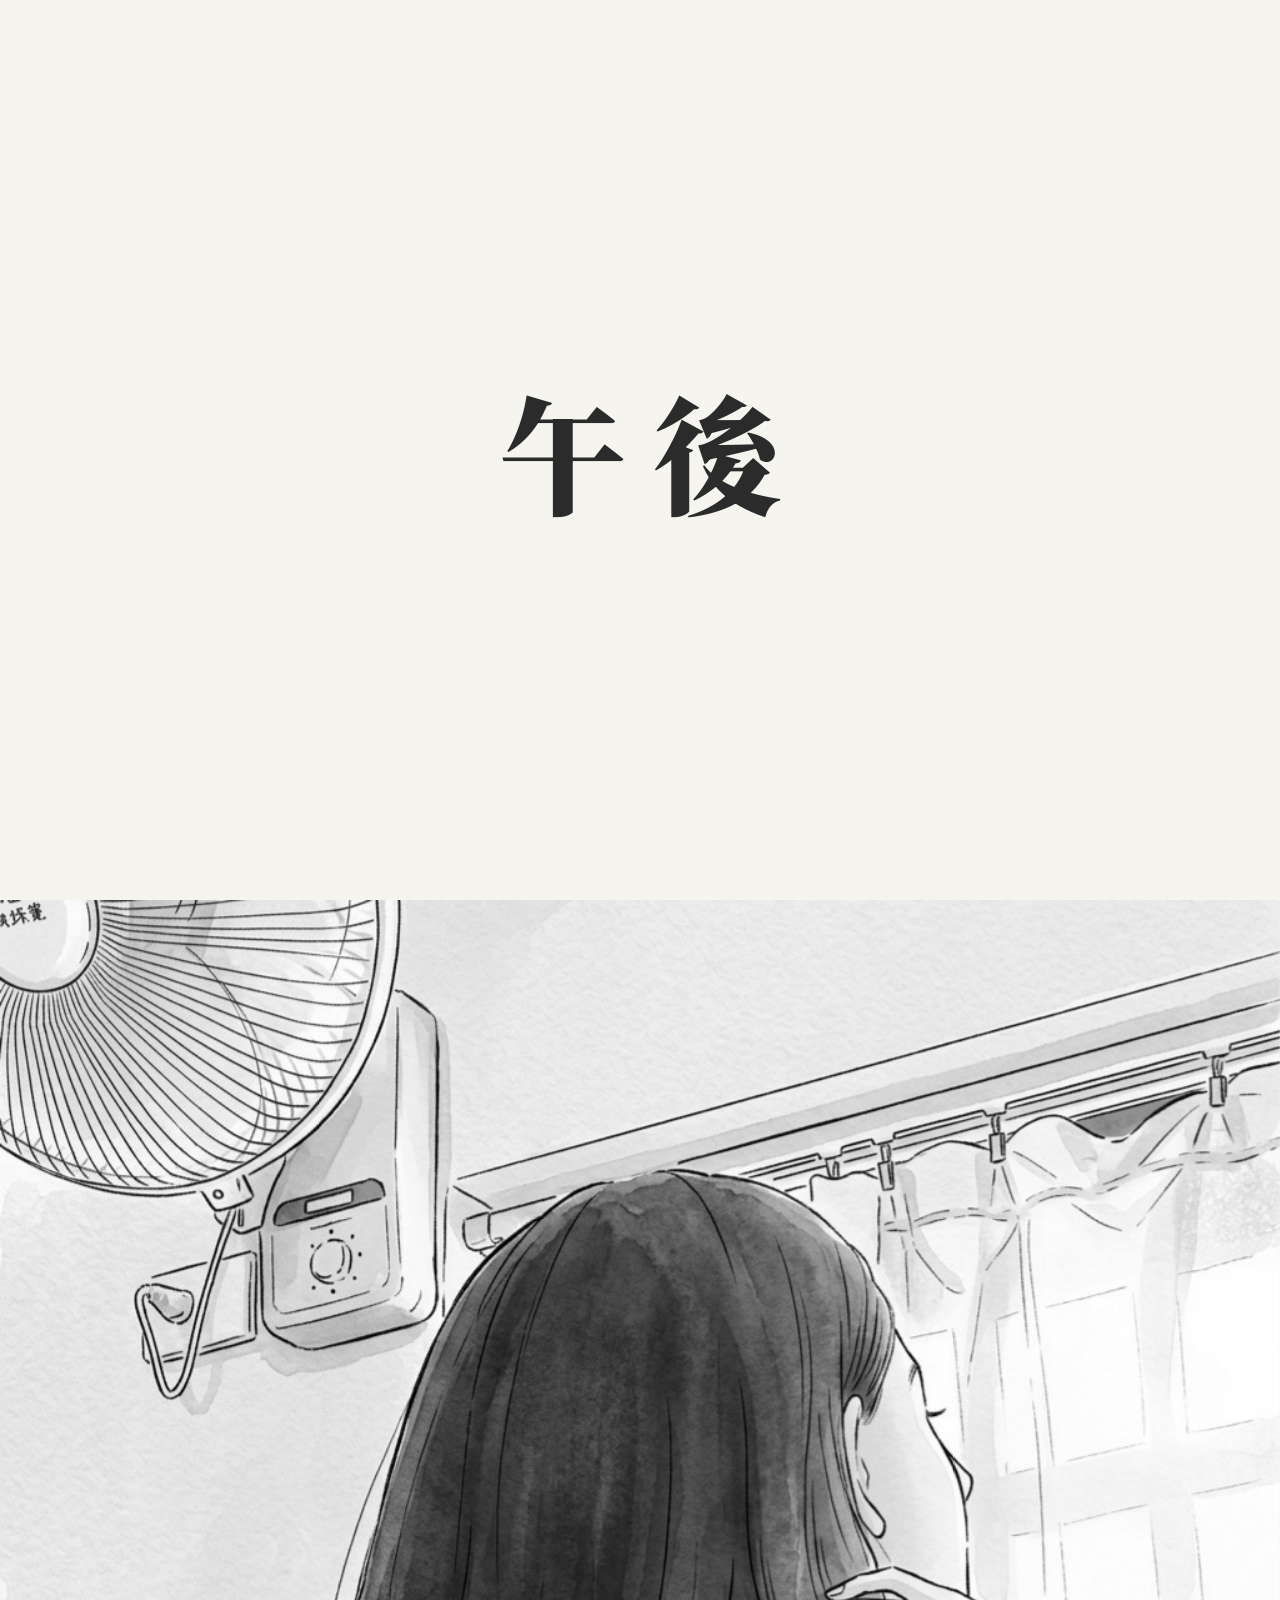
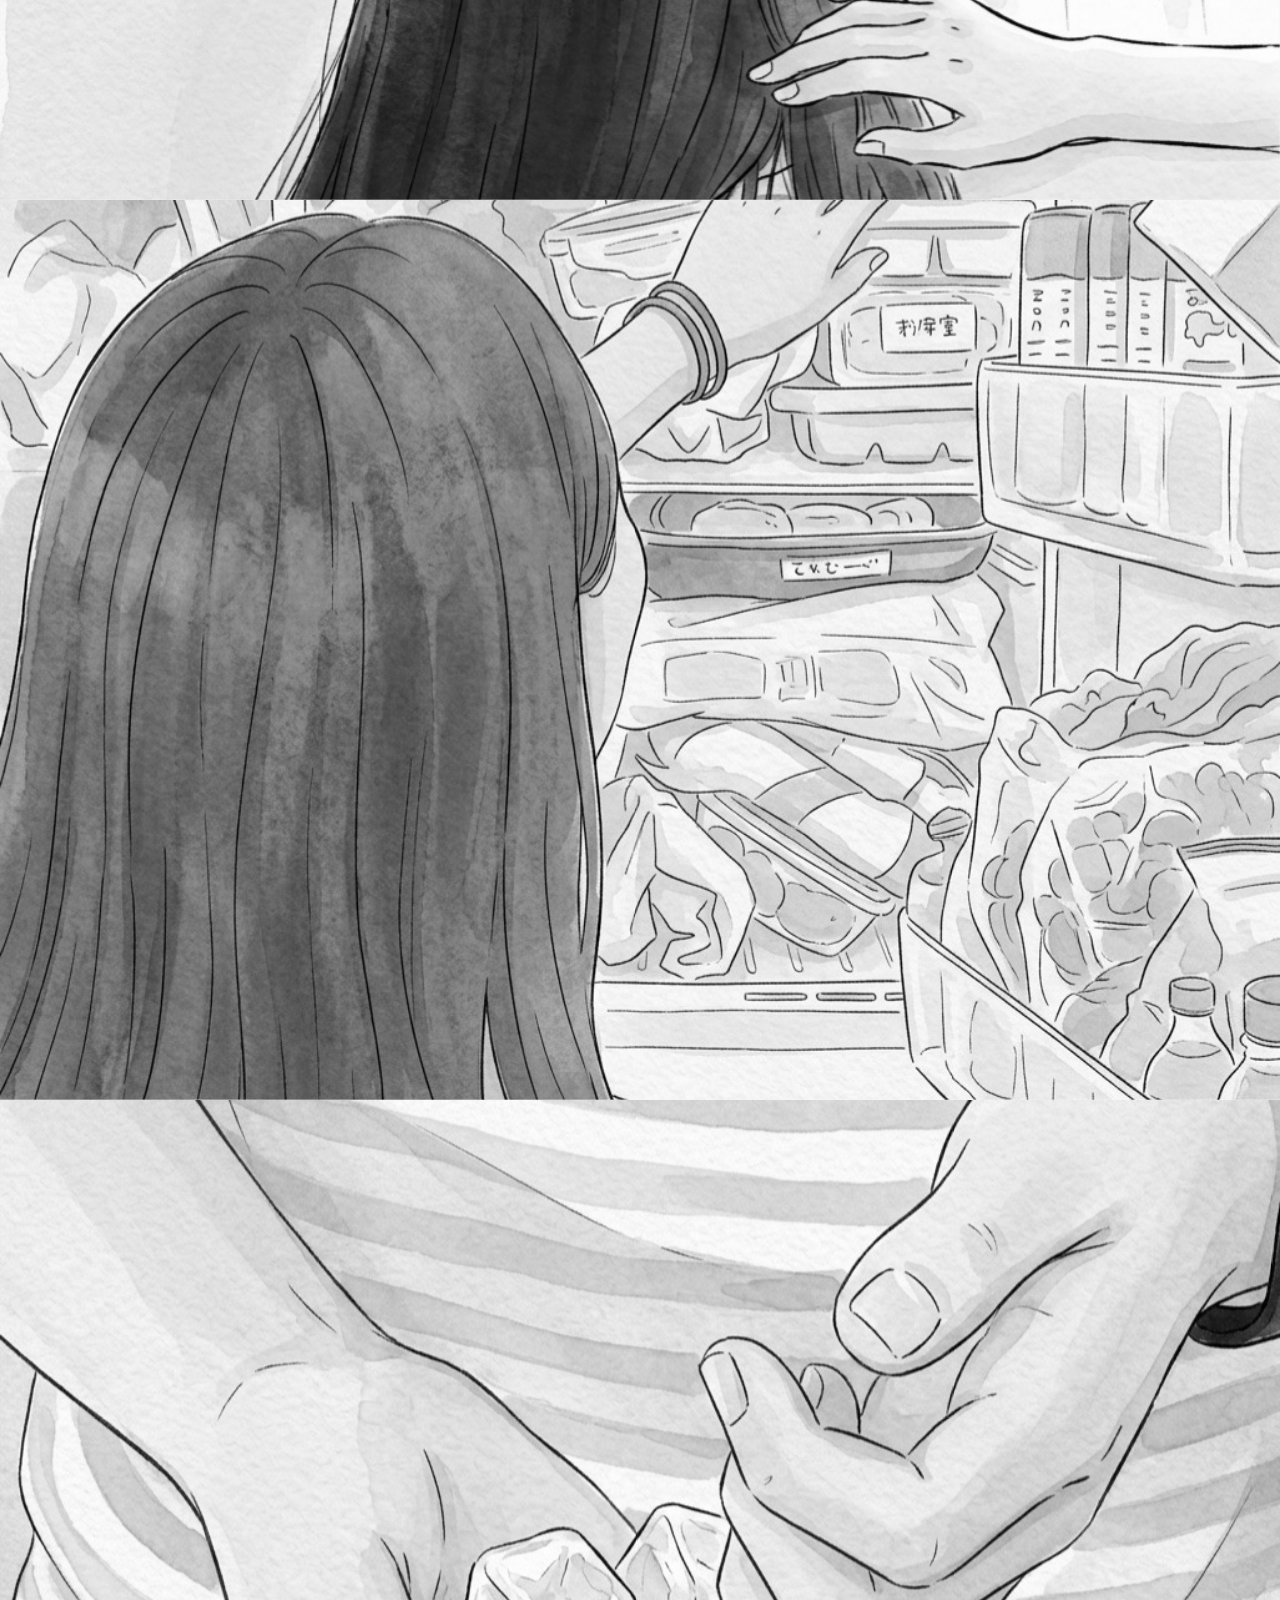
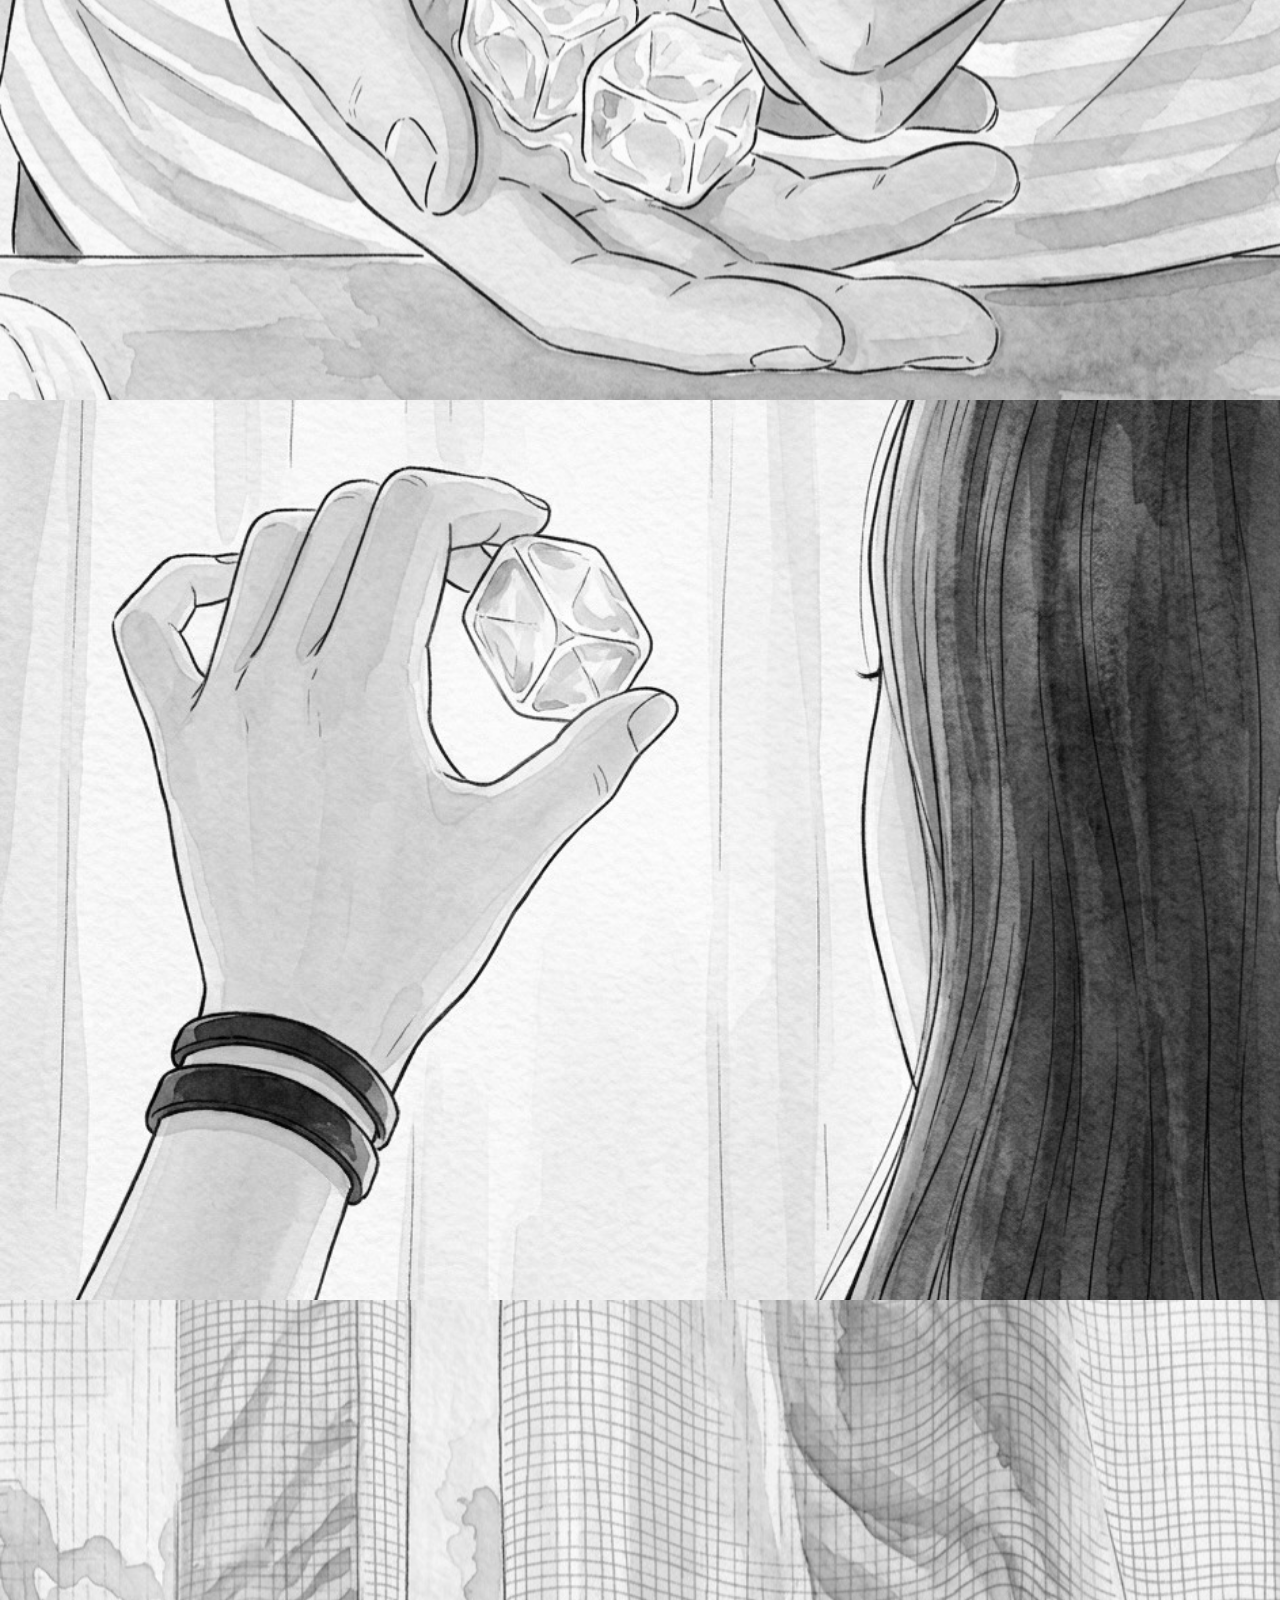
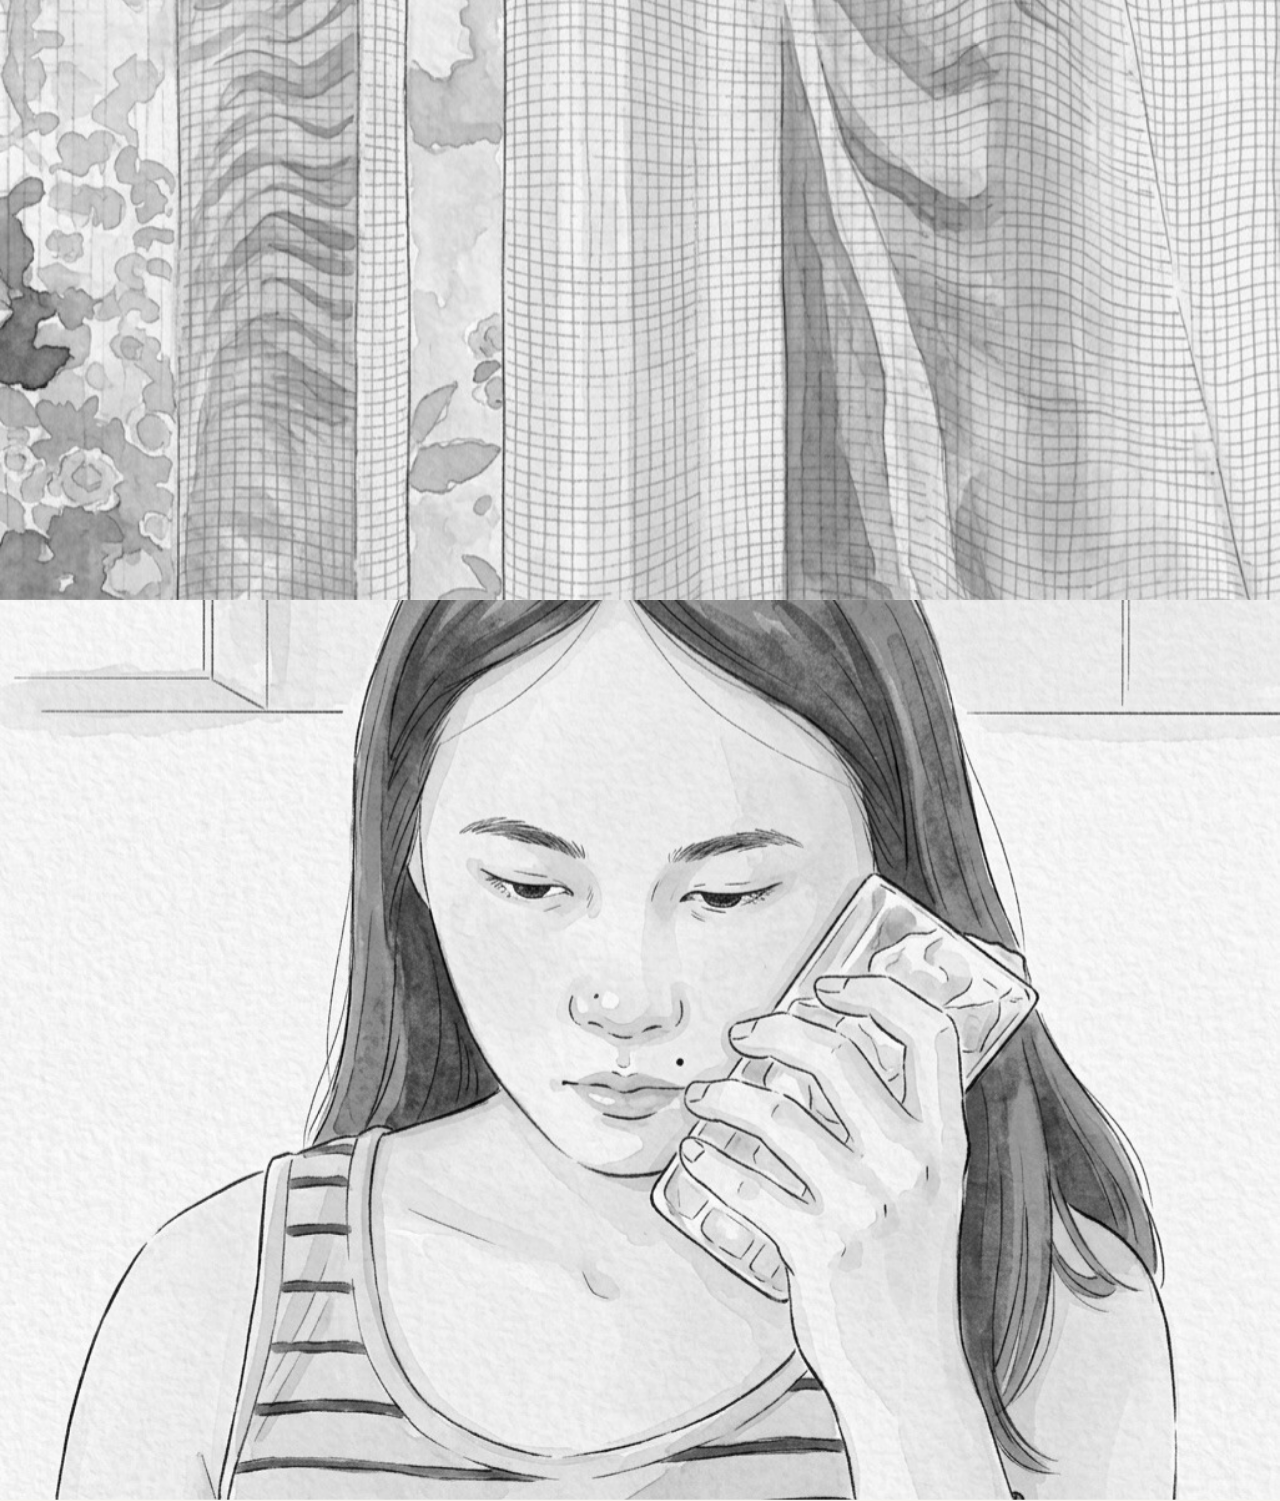
==== commit b6a6f83e: "Add files via upload" ====
--- a/as04/index.html
+++ b/as04/index.html
@@ -28,7 +28,7 @@
       height: 3px;
       width: 0;
       background: var(--ice);
-      z-index: 10;
+      z-index: 100;
     }
 
     /* 封面：只有標題 */
@@ -44,28 +44,21 @@
       letter-spacing: 0.2em;
       padding-left: 0.2em;
     }
-    .cover h1 span { color: var(--ice); }
 
-    /* 每一幕：一張圖，置中 */
+    /* 每一幕：圖片滿版，往下捲時下一張蓋上來 */
     .scene {
-      height: 160vh;
-      padding: 0 16px;
+      height: 100vh;
+      position: sticky;
+      top: 0;
     }
     .scene img {
-      position: sticky;          /* 捲動時圖片固定在畫面中間 */
-      top: calc((100vh - min(80vh, 100vw - 32px)) / 2);
       display: block;
-      width: min(80vh, 100%);
-      margin: 0 auto;
-      border: 1px solid var(--line);
-      box-shadow: 0 18px 40px rgba(0,0,0,.08);
-      background: #fff;
-      opacity: 0;
-      transition: opacity 1.2s ease;
+      width: 100%;
+      height: 100vh;
+      object-fit: cover;
     }
-    .scene img.show { opacity: 1; }
 
-    .ending { height: 40vh; }
+    .ending { height: 1px; }
   </style>
 </head>
 <body>
@@ -73,7 +66,7 @@
   <div class="progress" id="progress"></div>
 
   <header class="cover">
-    <h1>午<span>後</span></h1>
+    <h1>午後</h1>
   </header>
 
   <main>
@@ -88,12 +81,6 @@
   <div class="ending"></div>
 
   <script>
-    // 圖片捲動到畫面中時淡入
-    const io = new IntersectionObserver(entries => {
-      entries.forEach(e => { if (e.isIntersecting) e.target.classList.add('show'); });
-    }, { threshold: 0.2 });
-    document.querySelectorAll('.scene img').forEach(el => io.observe(el));
-
     // 上方閱讀進度條
     const bar = document.getElementById('progress');
     window.addEventListener('scroll', () => {
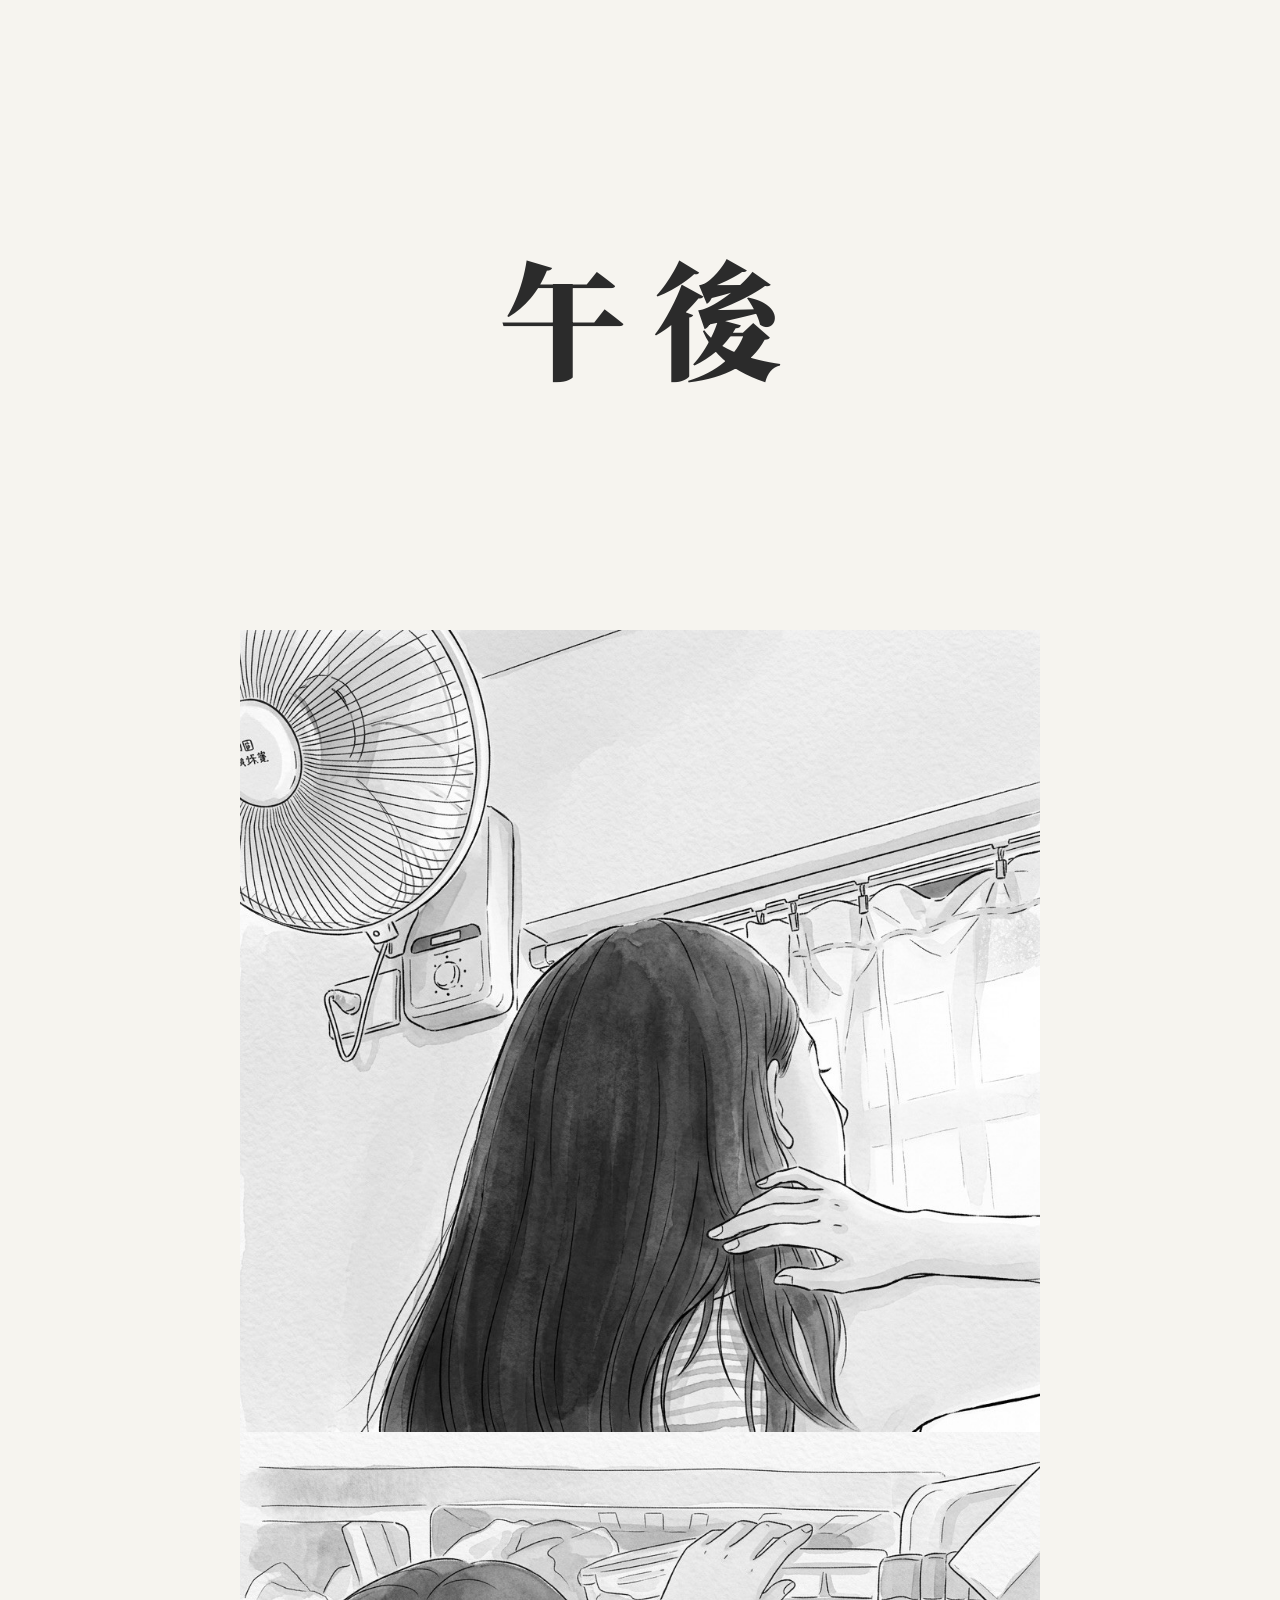
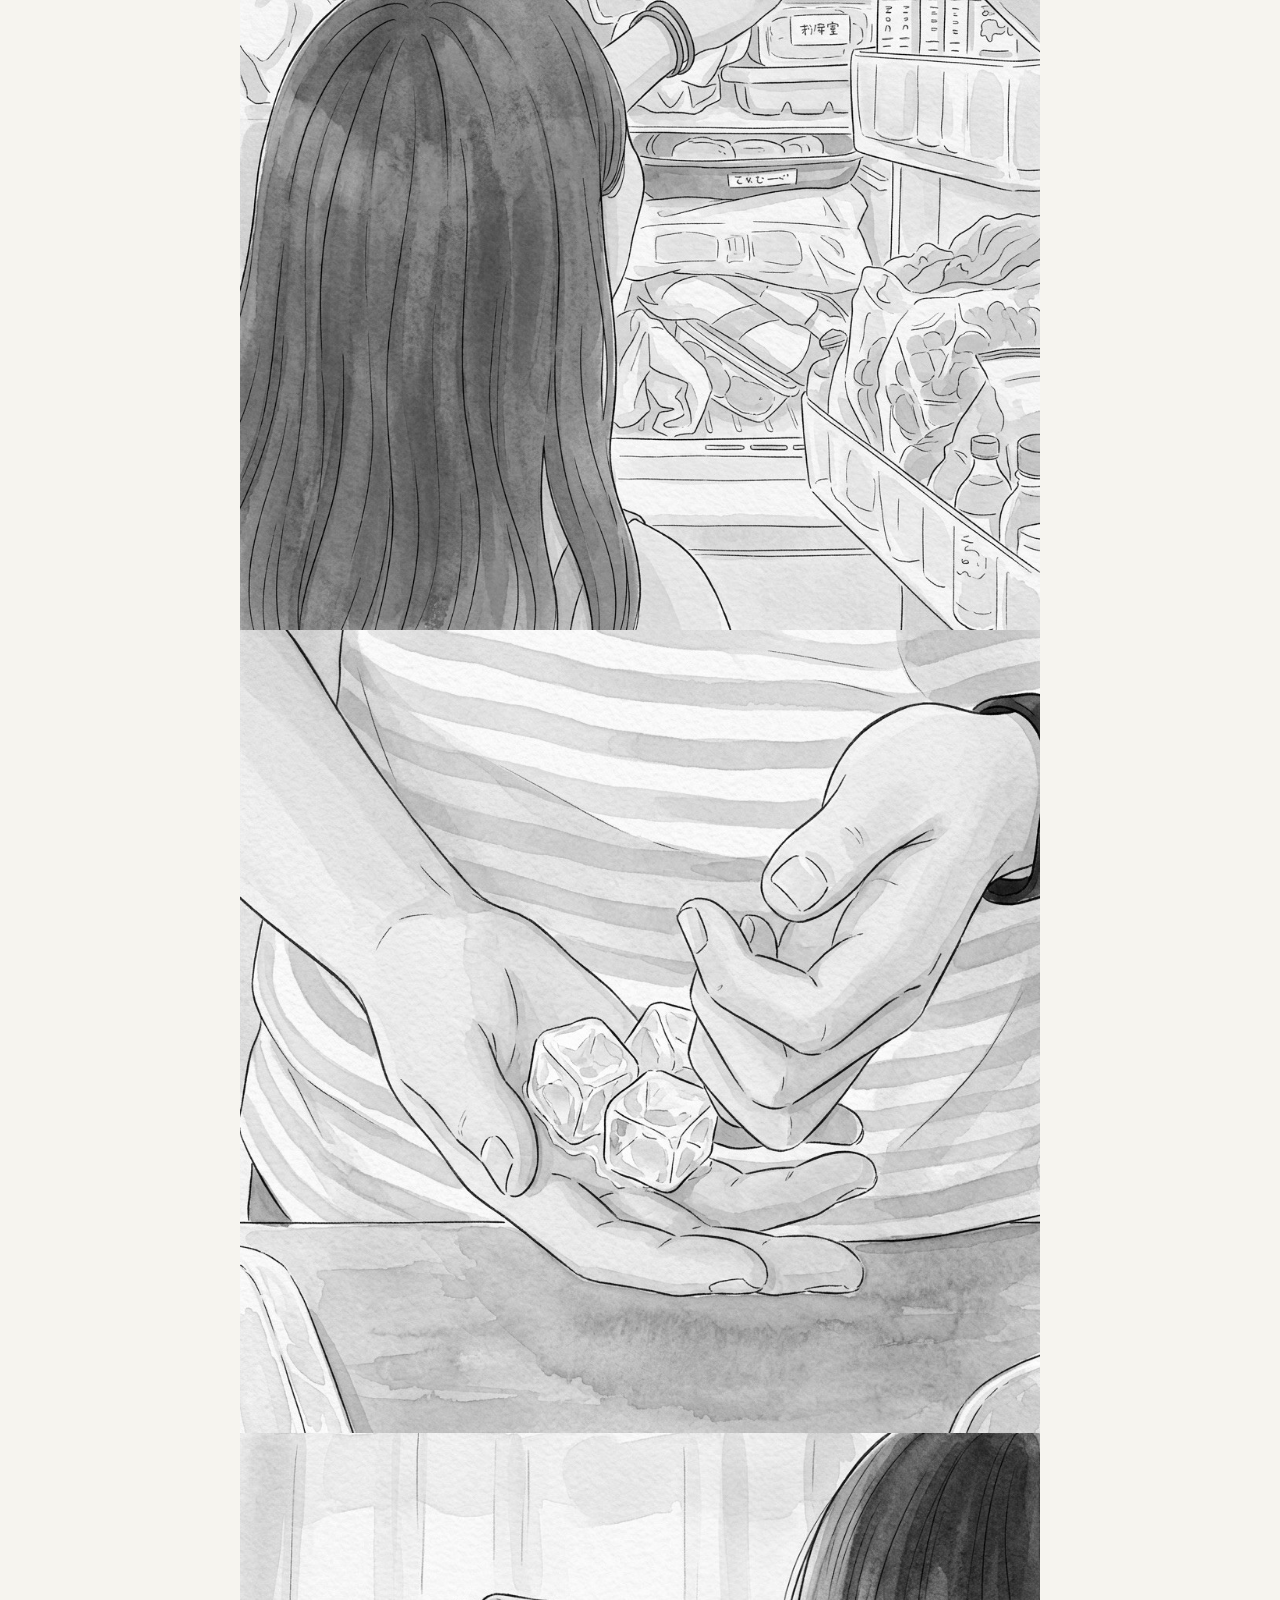
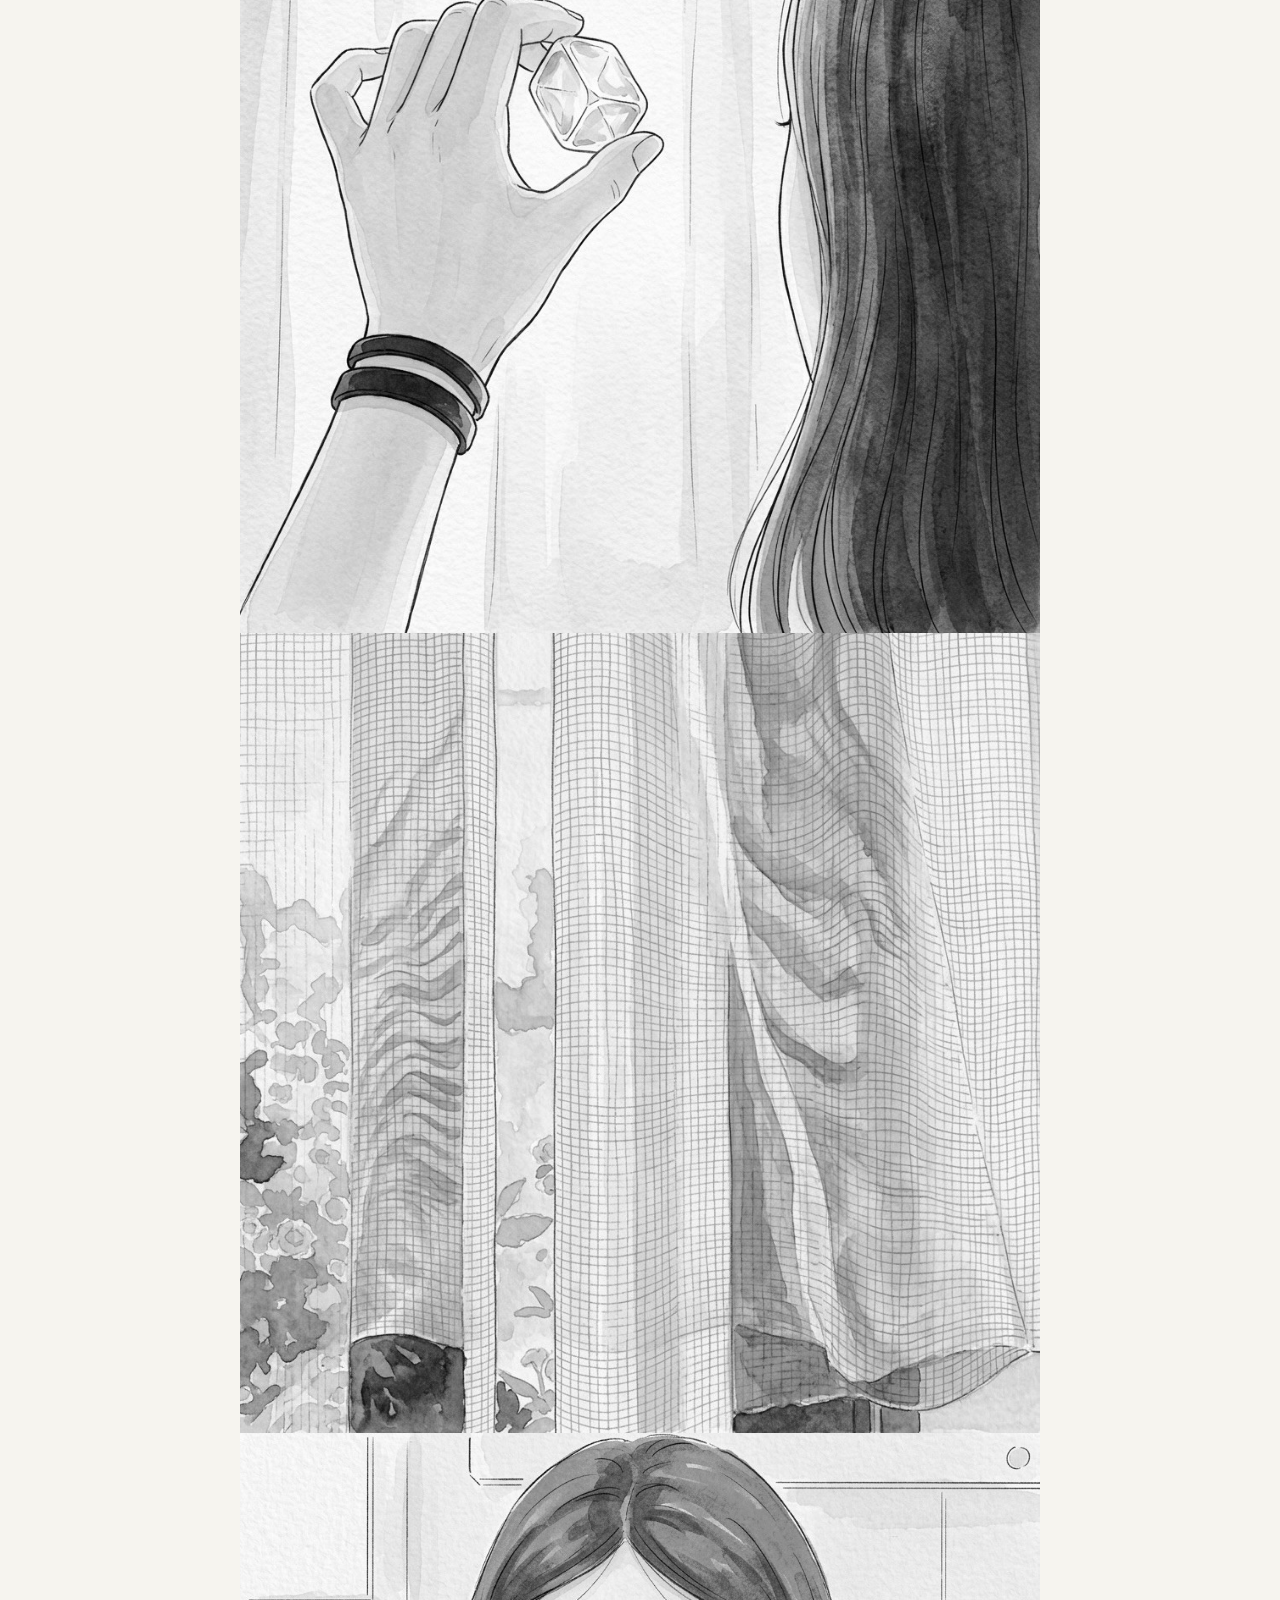
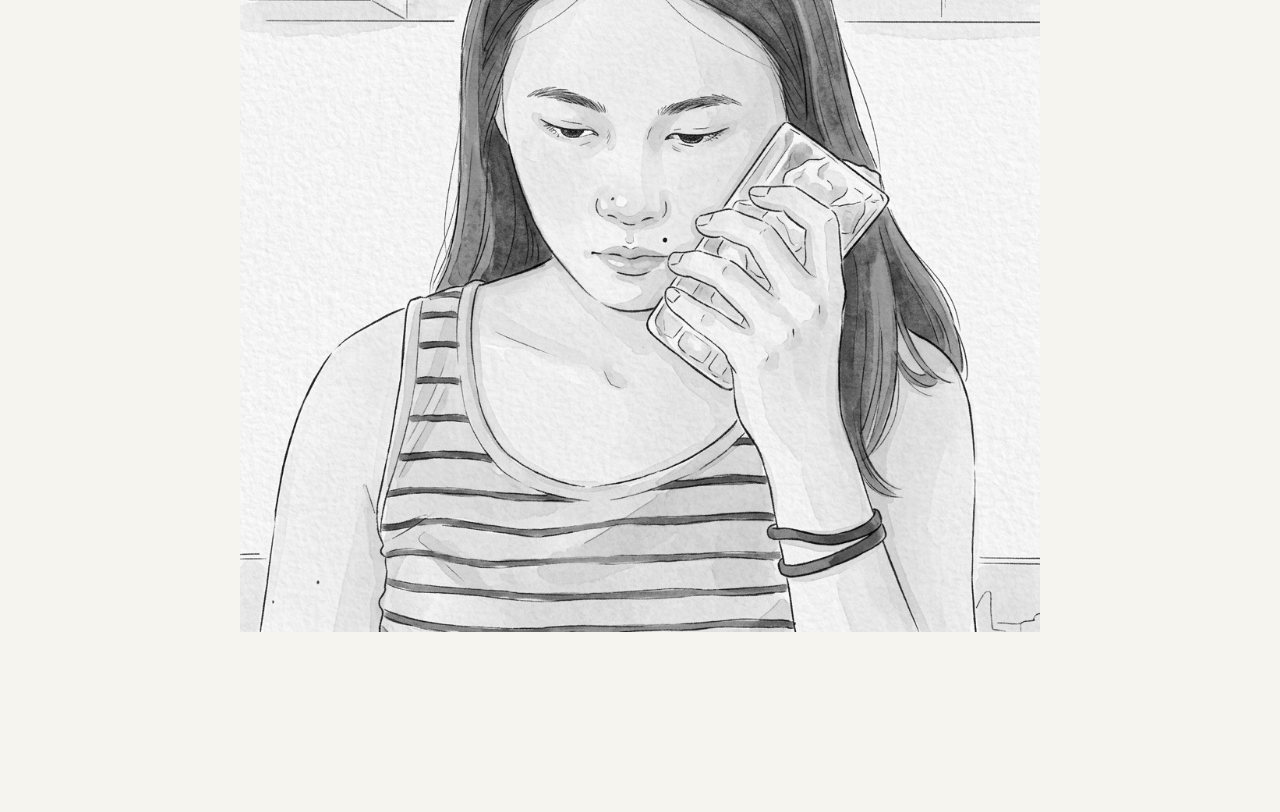
==== commit 7d89e156: "Add files via upload" ====
--- a/as04/index.html
+++ b/as04/index.html
@@ -8,32 +8,16 @@
   <link rel="preconnect" href="https://fonts.gstatic.com" crossorigin>
   <link href="https://fonts.googleapis.com/css2?family=Noto+Serif+TC:wght@900&display=swap" rel="stylesheet">
   <style>
-    :root {
-      --paper: #f6f4ef;
-      --ink: #2b2b2b;
-      --line: #d9d5cc;
-      --ice: #8fb8c9;
-    }
     * { box-sizing: border-box; margin: 0; padding: 0; }
     body {
-      background: var(--paper);
-      color: var(--ink);
+      background: #f6f4ef;
+      color: #2b2b2b;
       font-family: "Noto Serif TC", serif;
-    }
-
-    /* 上方閱讀進度條 */
-    .progress {
-      position: fixed;
-      top: 0; left: 0;
-      height: 3px;
-      width: 0;
-      background: var(--ice);
-      z-index: 100;
     }
 
     /* 封面：只有標題 */
     .cover {
-      height: 100vh;
+      height: 70vh;
       display: flex;
       justify-content: center;
       align-items: center;
@@ -45,48 +29,36 @@
       padding-left: 0.2em;
     }
 
-    /* 每一幕：圖片滿版，往下捲時下一張蓋上來 */
-    .scene {
-      height: 100vh;
-      position: sticky;
-      top: 0;
+    /* 條漫：正方形圖片由上往下接在一起，不裁切 */
+    .strip {
+      max-width: 800px;   /* 電腦上的寬度；手機上會自動滿版 */
+      margin: 0 auto;
     }
-    .scene img {
+    .strip img {
       display: block;
       width: 100%;
-      height: 100vh;
-      object-fit: cover;
+      height: auto;       /* 保持原本比例，不裁切 */
     }
 
-    .ending { height: 1px; }
+    .ending { height: 20vh; }
   </style>
 </head>
 <body>
-
-  <div class="progress" id="progress"></div>
 
   <header class="cover">
     <h1>午後</h1>
   </header>
 
-  <main>
-    <section class="scene"><img src="images/01.jpg" alt="電風扇吹著，長髮女生站在窗邊撥開頭髮"></section>
-    <section class="scene"><img src="images/02.jpg" alt="女生打開冰箱往裡面找東西"></section>
-    <section class="scene"><img src="images/03.jpg" alt="手掌心捧著幾顆冰塊"></section>
-    <section class="scene"><img src="images/04.jpg" alt="女生把一顆冰塊舉到光下看"></section>
-    <section class="scene"><img src="images/05.jpg" alt="被風輕輕吹動的窗簾"></section>
-    <section class="scene"><img src="images/06.jpg" alt="女生低著頭講電話"></section>
+  <main class="strip">
+    <img src="images/01.jpg" alt="電風扇吹著，長髮女生站在窗邊撥開頭髮">
+    <img src="images/02.jpg" alt="女生打開冰箱往裡面找東西">
+    <img src="images/03.jpg" alt="手掌心捧著幾顆冰塊">
+    <img src="images/04.jpg" alt="女生把一顆冰塊舉到光下看">
+    <img src="images/05.jpg" alt="被風輕輕吹動的窗簾">
+    <img src="images/06.jpg" alt="女生低著頭講電話">
   </main>
 
   <div class="ending"></div>
 
-  <script>
-    // 上方閱讀進度條
-    const bar = document.getElementById('progress');
-    window.addEventListener('scroll', () => {
-      const max = document.documentElement.scrollHeight - innerHeight;
-      bar.style.width = (scrollY / max * 100) + '%';
-    });
-  </script>
 </body>
 </html>
